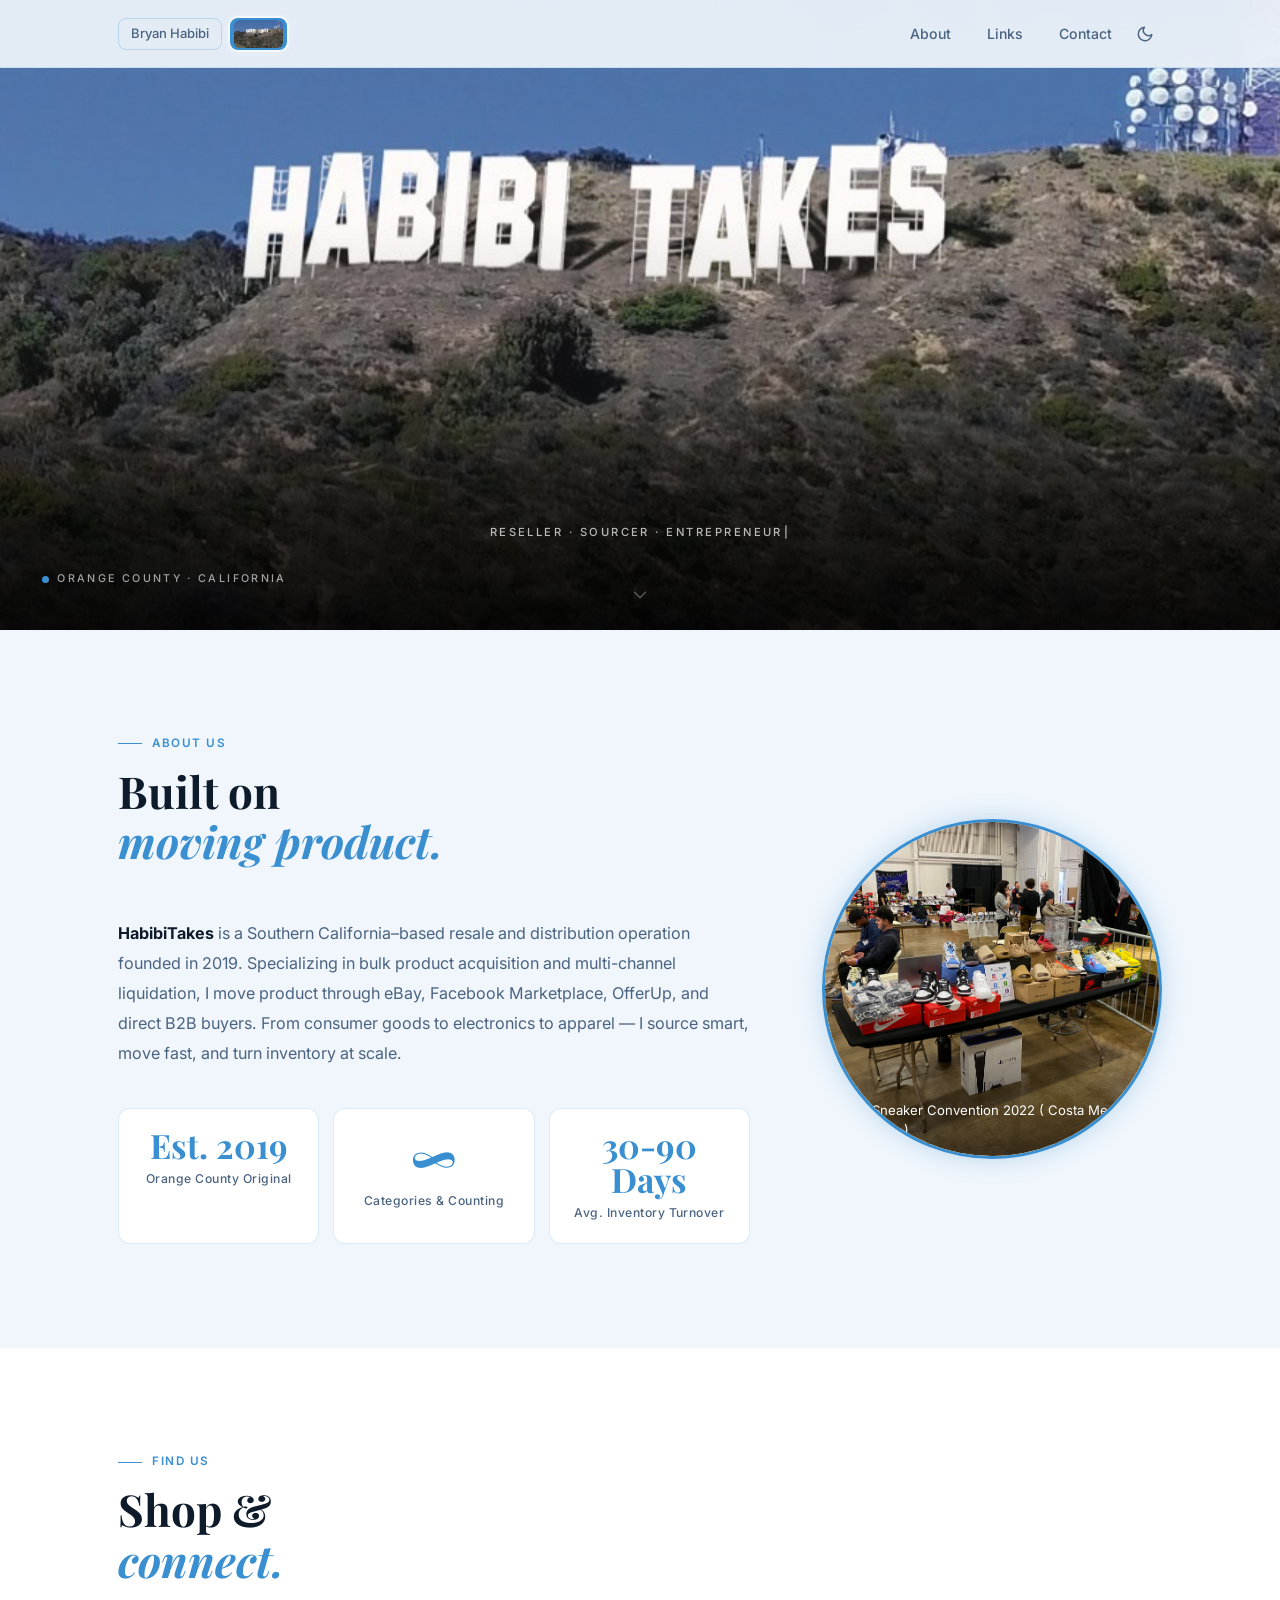
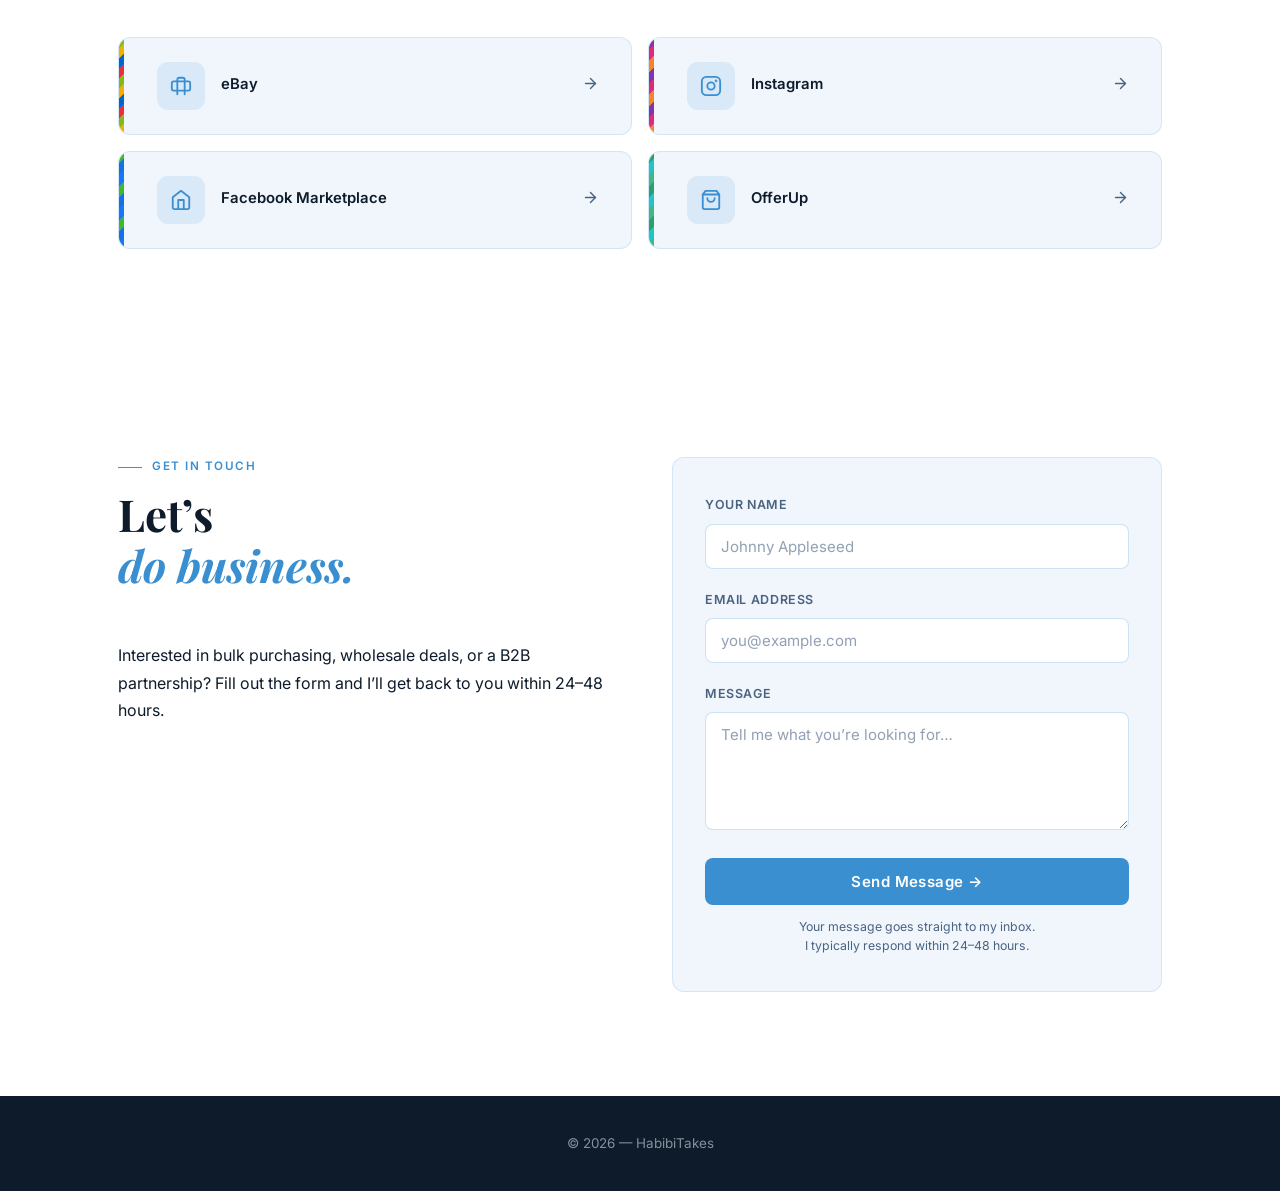
==== index.html @ a30e3fb4 "feat: honeypot bot protection — hidden field, timing check, Discord alert on block" ====
<!DOCTYPE html>
<html lang="en">
<head>
  <meta charset="UTF-8" />
  <meta name="viewport" content="width=device-width, initial-scale=1.0" />
  <title>HabibiTakes</title>
  <link rel="dns-prefetch" href="//fonts.googleapis.com" />
  <link rel="dns-prefetch" href="//fonts.gstatic.com" />
  <link rel="preconnect" href="https://fonts.googleapis.com" />
  <link rel="preconnect" href="https://fonts.gstatic.com" crossorigin />
  <link rel="preload" href="https://fonts.googleapis.com/css2?family=Playfair+Display:ital,wght@0,400;0,600;0,700;1,400&family=Inter:wght@300;400;500;600&display=swap" as="style" />
  <link href="https://fonts.googleapis.com/css2?family=Playfair+Display:ital,wght@0,400;0,600;0,700;1,400&family=Inter:wght@300;400;500;600&display=swap" rel="stylesheet" />
  <link rel="preload" href="assets/habibitakes-hero.jpg" as="image" fetchpriority="high" />
  <link rel="stylesheet" href="styles.css" />
  <link rel="icon" type="image/png" href="assets/HT_THUMB.png" />
  <link rel="apple-touch-icon" href="assets/HT_THUMB.png" />
  <meta name="description" content="HabibiTakes — Southern California resale and distribution. Bulk product acquisition and multi-channel liquidation across eBay, Facebook Marketplace, OfferUp, and B2B." />
  <meta property="og:title" content="HabibiTakes" />
  <meta property="og:description" content="Southern California resale and distribution. Bulk acquisition and multi-channel liquidation across eBay, Facebook Marketplace, OfferUp, and B2B." />
  <meta property="og:image" content="https://habibitakes.com/assets/HT_THUMB.png" />
  <meta property="og:url" content="https://habibitakes.com" />
  <meta property="og:type" content="website" />
  <meta name="twitter:card" content="summary_large_image" />
  <meta name="twitter:title" content="HabibiTakes" />
  <meta name="twitter:description" content="Southern California resale and distribution. Bulk acquisition and multi-channel liquidation." />
  <meta name="twitter:image" content="https://habibitakes.com/assets/HT_THUMB.png" />
  <link rel="canonical" href="https://habibitakes.com" />
  <script>
    window.SITE_ID    = 'ht';
    window.SITE_NAME  = 'HabibiTakes';
    window.SITE_EMOJI = '🎬';
    window.SITE_COLOR = 0x3a8fd1;
  </script>
  <script defer src="analytics.js"></script>
</head>
<body class="ht-page">

  <a href="#main-content" class="skip-link">Skip to main content</a>

  <!-- ============================================================
       NAVIGATION
       ============================================================ -->
  <nav id="navbar">
    <div class="nav-inner">
      <div class="nav-switcher">
        <a href="https://bryanhabibi.com" class="switcher-btn" aria-label="Go to Bryan Habibi site" data-track="nav-to-bryan">Bryan Habibi</a>
        <a href="https://habibitakes.com" class="switcher-btn switcher-ht active" aria-label="Go to HabibiTakes site">
          <img src="assets/habibitakes-button.jpg" alt="HabibiTakes logo" class="ht-btn-img" />
        </a>
      </div>

      <div class="nav-right">
        <ul class="nav-links" id="navLinks">
          <li><a href="#about">About</a></li>
          <li><a href="#links">Links</a></li>
          <li><a href="#contact">Contact</a></li>
        </ul>

        <!-- Hamburger (mobile only) -->
        <button type="button" class="nav-toggle" id="navToggle" aria-label="Toggle menu" aria-expanded="false" aria-controls="navLinks">
          <span></span><span></span><span></span>
        </button>

        <!-- Dark / light mode toggle — sun / moon icons -->
        <button type="button" class="theme-toggle" id="themeToggle" aria-label="Toggle dark mode">
          <svg class="icon-sun" viewBox="0 0 24 24" fill="none" stroke="currentColor" stroke-width="2" stroke-linecap="round" stroke-linejoin="round">
            <circle cx="12" cy="12" r="5"/>
            <line x1="12" y1="1" x2="12" y2="3"/>
            <line x1="12" y1="21" x2="12" y2="23"/>
            <line x1="4.22" y1="4.22" x2="5.64" y2="5.64"/>
            <line x1="18.36" y1="18.36" x2="19.78" y2="19.78"/>
            <line x1="1" y1="12" x2="3" y2="12"/>
            <line x1="21" y1="12" x2="23" y2="12"/>
            <line x1="4.22" y1="19.78" x2="5.64" y2="18.36"/>
            <line x1="18.36" y1="5.64" x2="19.78" y2="4.22"/>
          </svg>
          <svg class="icon-moon" viewBox="0 0 24 24" fill="none" stroke="currentColor" stroke-width="2" stroke-linecap="round" stroke-linejoin="round">
            <path d="M21 12.79A9 9 0 1111.21 3 7 7 0 0021 12.79z"/>
          </svg>
        </button>
      </div>
    </div>
  </nav>


  <!-- ============================================================
       HERO — photo background with Ken Burns + overlay
       Replace habibitakes-hero.jpg with your actual image file
       ============================================================ -->
  <span id="main-content" tabindex="-1" aria-hidden="true" style="position:absolute;height:0;overflow:hidden"></span>
  <section id="ht-hero">
    <div class="ht-hero-img" role="img" aria-label="HabibiTakes sign on a California hillside"></div>
    <div class="ht-hero-overlay"></div>

    <!-- Typewriter tagline — center of hero, filled by JS -->
    <p class="ht-hero-tagline" id="htHeroTagline" aria-label="Reseller · Sourcer · Entrepreneur"></p>

    <!-- Location badge — bottom left -->
    <div class="ht-hero-badge">
      <span class="ht-hero-loc-dot"></span>
      <span class="ht-hero-loc-text">Orange County &middot; California</span>
    </div>

    <!-- Scroll hint — bottom center -->
    <div class="ht-scroll-hint" aria-hidden="true">
      <svg viewBox="0 0 24 24" fill="none" stroke="currentColor" stroke-width="1.5" stroke-linecap="round" stroke-linejoin="round">
        <polyline points="6 9 12 15 18 9"/>
      </svg>
    </div>
  </section>


  <!-- ============================================================
       ABOUT
       ============================================================ -->
  <section id="about">
    <div class="container">
      <div class="about-grid">

        <!-- Left: bio + stats -->
        <div>
          <p class="section-label fade-in">About Us</p>
          <h2 class="section-title fade-in d1">Built on<br/><em>moving product.</em></h2>
          <p class="about-bio fade-in d2">
            <strong>HabibiTakes</strong> is a Southern California&ndash;based resale and
            distribution operation founded in 2019. Specializing in bulk product acquisition
            and multi-channel liquidation, I move product through
            eBay, Facebook Marketplace, OfferUp, and direct B2B buyers. From consumer goods to
            electronics to apparel &mdash; I source smart, move fast, and turn inventory at scale.
          </p>
          <div class="stats">
            <div class="stat-card fade-in d2">
              <div class="stat-num">Est. 2019</div>
              <div class="stat-lbl">Orange County Original</div>
            </div>
            <div class="stat-card fade-in d3">
              <div class="stat-num" id="stat-inf" style="font-size: 3.5rem; line-height: 1;">∞</div>
              <div class="stat-lbl">Categories &amp; Counting</div>
            </div>
            <div class="stat-card fade-in d4">
              <div class="stat-num">30-90 Days</div>
              <div class="stat-lbl">Avg. Inventory Turnover</div>
            </div>
          </div>
        </div>

        <!-- Right: circular slideshow (populated by JS from assets/ht-photo-N.png) -->
        <div class="photo-wrap fade-in">
          <div class="ht-circle-slideshow" id="htCircleSlideshow"
               role="button" tabindex="0" title="Click to expand"></div>
        </div>

      </div>
    </div>
  </section>


  <!-- ============================================================
       LINKS HUB — 4 platforms with brand hover glows
       ============================================================ -->
  <section id="links">
    <div class="container">
      <p class="section-label fade-in">Find Us</p>
      <h2 class="section-title fade-in d1">Shop &amp;<br/><em>connect.</em></h2>

      <div class="ht-links-grid">

        <!-- eBay -->
        <a href="https://www.ebay.com/usr/habibitakes2" target="_blank" rel="noopener noreferrer" class="link-card lc-ebay fade-in" aria-label="Visit HabibiTakes on eBay (opens in new tab)" data-track="link-ebay">
          <div class="lc-icon">
            <svg viewBox="0 0 24 24" fill="none" stroke="currentColor" stroke-width="2" stroke-linecap="round" stroke-linejoin="round">
              <path d="M20 7H4a2 2 0 00-2 2v6a2 2 0 002 2h16a2 2 0 002-2V9a2 2 0 00-2-2z"/>
              <path d="M16 21V5a2 2 0 00-2-2h-4a2 2 0 00-2 2v16"/>
            </svg>
          </div>
          <div class="lc-info">
            <div class="lc-name">eBay</div>
          </div>
          <div class="lc-arrow">
            <svg viewBox="0 0 24 24" fill="none" stroke="currentColor" stroke-width="2" stroke-linecap="round" stroke-linejoin="round">
              <line x1="5" y1="12" x2="19" y2="12"/><polyline points="12 5 19 12 12 19"/>
            </svg>
          </div>
        </a>

        <!-- Instagram -->
        <a href="https://www.instagram.com/habibitakes/" target="_blank" rel="noopener noreferrer" class="link-card lc-instagram fade-in d1" aria-label="Visit HabibiTakes on Instagram (opens in new tab)" data-track="link-instagram">
          <div class="lc-icon">
            <svg viewBox="0 0 24 24" fill="none" stroke="currentColor" stroke-width="2" stroke-linecap="round" stroke-linejoin="round">
              <rect x="2" y="2" width="20" height="20" rx="5" ry="5"/>
              <circle cx="12" cy="12" r="4"/>
              <circle cx="17.5" cy="6.5" r=".5" fill="currentColor"/>
            </svg>
          </div>
          <div class="lc-info">
            <div class="lc-name">Instagram</div>
          </div>
          <div class="lc-arrow">
            <svg viewBox="0 0 24 24" fill="none" stroke="currentColor" stroke-width="2" stroke-linecap="round" stroke-linejoin="round">
              <line x1="5" y1="12" x2="19" y2="12"/><polyline points="12 5 19 12 12 19"/>
            </svg>
          </div>
        </a>

        <!-- Facebook Marketplace -->
        <a href="https://www.facebook.com/marketplace/profile/100002579779773/" target="_blank" rel="noopener noreferrer" class="link-card lc-facebook fade-in d2" aria-label="Visit HabibiTakes on Facebook Marketplace (opens in new tab)" data-track="link-facebook">
          <div class="lc-icon">
            <svg viewBox="0 0 24 24" fill="none" stroke="currentColor" stroke-width="2" stroke-linecap="round" stroke-linejoin="round">
              <path d="M3 9l9-7 9 7v11a2 2 0 01-2 2H5a2 2 0 01-2-2z"/>
              <polyline points="9 22 9 12 15 12 15 22"/>
            </svg>
          </div>
          <div class="lc-info">
            <div class="lc-name">Facebook Marketplace</div>
          </div>
          <div class="lc-arrow">
            <svg viewBox="0 0 24 24" fill="none" stroke="currentColor" stroke-width="2" stroke-linecap="round" stroke-linejoin="round">
              <line x1="5" y1="12" x2="19" y2="12"/><polyline points="12 5 19 12 12 19"/>
            </svg>
          </div>
        </a>

        <!-- OfferUp -->
        <a href="https://offerup.com/p/35720471" target="_blank" rel="noopener noreferrer" class="link-card lc-offerup fade-in d3" aria-label="Visit HabibiTakes on OfferUp (opens in new tab)" data-track="link-offerup">
          <div class="lc-icon">
            <svg viewBox="0 0 24 24" fill="none" stroke="currentColor" stroke-width="2" stroke-linecap="round" stroke-linejoin="round">
              <path d="M6 2L3 6v14a2 2 0 002 2h14a2 2 0 002-2V6l-3-4z"/>
              <line x1="3" y1="6" x2="21" y2="6"/>
              <path d="M16 10a4 4 0 01-8 0"/>
            </svg>
          </div>
          <div class="lc-info">
            <div class="lc-name">OfferUp</div>
          </div>
          <div class="lc-arrow">
            <svg viewBox="0 0 24 24" fill="none" stroke="currentColor" stroke-width="2" stroke-linecap="round" stroke-linejoin="round">
              <line x1="5" y1="12" x2="19" y2="12"/><polyline points="12 5 19 12 12 19"/>
            </svg>
          </div>
        </a>

      </div>
    </div>
  </section>


  <!-- ============================================================
       CONTACT
       ============================================================ -->
  <section id="contact">
    <div class="container">
      <div class="contact-layout">

        <div>
          <p class="section-label fade-in">Get In Touch</p>
          <h2 class="section-title fade-in d1">Let&rsquo;s<br/><em>do business.</em></h2>
          <p class="fade-in d2">
            Interested in bulk purchasing, wholesale deals, or a B2B partnership?
            Fill out the form and I&rsquo;ll get back to you within 24&ndash;48 hours.
          </p>
        </div>

        <!-- Replace REPLACE_WITH_YOUR_ID with your Formspree form ID -->
        <div class="contact-form fade-in d2">
          <form id="contact-form-ht" novalidate>
            <div class="form-row">
              <label for="fname">Your Name</label>
              <input type="text" id="fname" name="name" placeholder="Johnny Appleseed" required />
            </div>
            <div class="form-row">
              <label for="femail">Email Address</label>
              <input type="email" id="femail" name="email" placeholder="you@example.com" required />
            </div>
            <div class="form-row">
              <label for="fmessage">Message</label>
              <textarea id="fmessage" name="message" placeholder="Tell me what you&rsquo;re looking for…" required></textarea>
            </div>
            <button type="submit" class="submit-btn" data-fs-submit-btn>Send Message &rarr;</button>
            <div id="form-error"></div>
            <p class="form-note">Your message goes straight to my inbox.<br/>I typically respond within 24&ndash;48 hours.</p>
            <!-- Honeypot — hidden from real users, bots auto-fill it -->
            <div style="position:absolute;left:-9999px;height:0;overflow:hidden;" aria-hidden="true">
              <label for="website">Leave this empty</label>
              <input type="text" id="website" name="website" tabindex="-1" autocomplete="off" />
            </div>
            <input type="hidden" name="_timestamp" value="" />
          </form>

          <div id="form-success" data-fs-success>
            <svg viewBox="0 0 24 24" fill="none" stroke="currentColor" stroke-width="2" stroke-linecap="round" stroke-linejoin="round">
              <path d="M22 11.08V12a10 10 0 11-5.93-9.14"/>
              <polyline points="22 4 12 14.01 9 11.01"/>
            </svg>
            <p>Thanks for reaching out!</p>
            <small>I&rsquo;ll get back to you soon.</small>
          </div>
        </div>

      </div>
    </div>
  </section>


  <!-- ============================================================
       FOOTER
       ============================================================ -->
  <footer>
    <p>&copy; <span id="yr">2026</span> &mdash; HabibiTakes</p>
  </footer>


  <!-- ============================================================
       JAVASCRIPT
       ============================================================ -->
  <script>
    /* ── Dark / Light mode — class toggled on <body> for ht-page ── */
    (function () {
      const saved       = localStorage.getItem('theme');
      const prefersDark = window.matchMedia('(prefers-color-scheme: dark)').matches;
      if (saved === 'dark' || (!saved && prefersDark)) document.body.classList.add('dark');
    })();

    const themeToggle = document.getElementById('themeToggle');
    themeToggle.addEventListener('click', () => {
      const isDark = document.body.classList.toggle('dark');
      localStorage.setItem('theme', isDark ? 'dark' : 'light');
      themeToggle.setAttribute('aria-label', isDark ? 'Switch to light mode' : 'Switch to dark mode');
    });
    window.matchMedia('(prefers-color-scheme: dark)').addEventListener('change', e => {
      if (!localStorage.getItem('theme')) document.body.classList.toggle('dark', e.matches);
    });

    /* ── Footer year ─────────────────────────────────────────────── */
    document.getElementById('yr').textContent = new Date().getFullYear();

    /* ── Nav: scroll glass + active-link highlighting ────────────── */
    const navbar     = document.getElementById('navbar');
    const sections   = document.querySelectorAll('section[id]');
    const navAnchors = document.querySelectorAll('.nav-links a');

    function onScroll() {
      navbar.classList.toggle('scrolled', window.scrollY > 60);
      let current = '';
      sections.forEach(sec => {
        if (window.scrollY >= sec.offsetTop - 130) current = sec.id;
      });
      navAnchors.forEach(a =>
        a.classList.toggle('active', a.getAttribute('href') === '#' + current)
      );
    }
    window.addEventListener('scroll', onScroll, { passive: true });
    onScroll();

    /* ── Mobile hamburger ────────────────────────────────────────── */
    const navToggle = document.getElementById('navToggle');
    const navLinks  = document.getElementById('navLinks');
    navToggle.addEventListener('click', () => {
      const isOpen = navToggle.classList.toggle('open');
      navLinks.classList.toggle('open', isOpen);
      navToggle.setAttribute('aria-expanded', String(isOpen));
    });
    navAnchors.forEach(a => a.addEventListener('click', () => {
      navToggle.classList.remove('open');
      navLinks.classList.remove('open');
      navToggle.setAttribute('aria-expanded', 'false');
    }));
    // Close on outside click
    document.addEventListener('click', e => {
      if (!navbar.contains(e.target) && navLinks.classList.contains('open')) {
        navToggle.classList.remove('open');
        navLinks.classList.remove('open');
        navToggle.setAttribute('aria-expanded', 'false');
      }
    });

    /* ── Intersection Observer: fade-in on scroll ────────────────── */
    const io = new IntersectionObserver(
      entries => entries.forEach(e => {
        if (e.isIntersecting) { e.target.classList.add('visible'); io.unobserve(e.target); }
      }),
      { threshold: 0, rootMargin: '0px' }
    );
    const fadeEls = document.querySelectorAll('.fade-in');
    fadeEls.forEach(el => io.observe(el));
    setTimeout(() => fadeEls.forEach(el => el.classList.add('visible')), 1500);

    /* ── Circular slideshow with lightbox ────────────────────────── */
    (function () {
      const container = document.getElementById('htCircleSlideshow');
      if (!container) return;

      const slots   = new Array(10).fill(null);
      let   pending = 10;

      function tryBuild() {
        if (--pending > 0) return;
        // ── Captions — edit the text below to update each photo's caption ──
        // Index 0 = ht-photo-1, index 1 = ht-photo-2, etc.
        const slideshowCaptions = [
          "First Sneaker Convention 2022 ( Costa Mesa , California )",   // ht-photo-1
          "$400 tool bundle error for $100 x 64 units",                  // ht-photo-2
          "GotSole 2023 ( Los Angeles, California )",                    // ht-photo-3
          "Freebie Garage Sale 2023",                                    // ht-photo-4
          "Yeezy Slides 2023",                                           // ht-photo-5
          "Freebie Swap Meet 2023",                                      // ht-photo-6
          "Dog Food Haul 2023",                                          // ht-photo-7
          "Pokemon Center Celebrations ETB Haul 2021",                   // ht-photo-8
          "PlayStation 4 Haul 2022",                                     // ht-photo-9
          "PlayStation 5 Haul 2021",                                     // ht-photo-10
          "Pokemon Prismatic Evolutions SPC Haul 2025",                  // ht-photo-11
          "LABUBU Haul 2025",                                            // ht-photo-12
          "Dog Food Haul",                                               // ht-photo-13
        ];

        /* Build slide elements — preserve original slot index for captions */
        const loaded = slots.map((src, i) => src ? { src, idx: i } : null).filter(Boolean);
        if (!loaded.length) return;

        loaded.forEach(({ src, idx }, i) => {
          const slide = document.createElement('div');
          slide.className = 'ht-cs-slide' + (i === 0 ? ' active' : '');
          const img = document.createElement('img');
          img.src = src;
          img.alt = 'HabibiTakes product photo ' + (idx + 1);
          slide.appendChild(img);
          const capText = slideshowCaptions[idx] || '';
          if (capText) {
            const cap = document.createElement('div');
            cap.className = 'ht-cs-caption';
            const capInner = document.createElement('p');
            capInner.className = 'ht-cs-caption-text';
            capInner.textContent = capText;
            cap.appendChild(capInner);
            slide.appendChild(cap);
          }
          container.appendChild(slide);
        });

        /* State */
        const slides = container.querySelectorAll('.ht-cs-slide');
        let cur = 0;
        let lbOpen = false;
        let advanceTimer = null;

        /* Advance by dir (+1 forward, -1 back) */
        function advanceSlide(dir) {
          slides[cur].classList.remove('active');
          cur = (cur + dir + slides.length) % slides.length;
          slides[cur].classList.add('active');
          if (lbOpen) syncLightbox();
        }

        /* Reset the 4-second auto-advance timer */
        function scheduleAdvance() {
          clearTimeout(advanceTimer);
          if (slides.length > 1) {
            advanceTimer = setTimeout(() => { advanceSlide(1); scheduleAdvance(); }, 4000);
          }
        }

        /* Lightbox */
        const lb = document.createElement('div');
        lb.className = 'ht-lightbox';
        lb.innerHTML =
          '<button class="ht-lightbox-close" aria-label="Close">&times;<\/button>' +
          '<button class="ht-lb-arrow ht-lb-prev" aria-label="Previous photo">&#8249;<\/button>' +
          '<div class="ht-lb-content"><img alt="HabibiTakes"><p class="ht-lb-caption"><\/p><\/div>' +
          '<button class="ht-lb-arrow ht-lb-next" aria-label="Next photo">&#8250;<\/button>';
        document.body.appendChild(lb);

        const lbImg     = lb.querySelector('.ht-lb-content img');
        const lbCaption = lb.querySelector('.ht-lb-caption');
        const lbClose   = lb.querySelector('.ht-lightbox-close');
        const lbPrev    = lb.querySelector('.ht-lb-prev');
        const lbNext    = lb.querySelector('.ht-lb-next');

        function syncLightbox() {
          const activeImg = slides[cur].querySelector('img');
          const activeCap = slides[cur].querySelector('.ht-cs-caption-text');
          if (activeImg) lbImg.src = activeImg.src;
          lbCaption.textContent = activeCap ? activeCap.textContent : '';
        }

        const openLb = () => { lbOpen = true; syncLightbox(); lb.classList.add('open'); };
        const closeLb = () => { lb.classList.remove('open'); lbOpen = false; };

        container.addEventListener('click', openLb);
        container.addEventListener('keydown', e => { if (e.key === 'Enter' || e.key === ' ') openLb(); });
        lb.addEventListener('click', closeLb);
        lb.querySelector('.ht-lb-content').addEventListener('click', e => e.stopPropagation());
        lbClose.addEventListener('click', e => { e.stopPropagation(); closeLb(); });
        lbPrev.addEventListener('click', e => { e.stopPropagation(); advanceSlide(-1); scheduleAdvance(); });
        lbNext.addEventListener('click', e => { e.stopPropagation(); advanceSlide(1);  scheduleAdvance(); });
        document.addEventListener('keydown', e => {
          if (!lbOpen) return;
          if (e.key === 'Escape')      closeLb();
          else if (e.key === 'ArrowLeft')  { advanceSlide(-1); scheduleAdvance(); }
          else if (e.key === 'ArrowRight') { advanceSlide(1);  scheduleAdvance(); }
        });

        /* Start auto-advance */
        if (slides.length > 1) scheduleAdvance();
      }

      /* Preload images 1–20. Try .jpeg → .jpg → .JPG per slot; first hit wins. */
      const MAX   = 20;
      const EXTS  = ['.jpeg', '.jpg', '.JPG'];
      pending = MAX;

      function loadSlot(idx) {
        const exts = [...EXTS];
        function tryNext() {
          if (!exts.length) { tryBuild(); return; }
          const ext = exts.shift();
          const img = new Image();
          img.onload  = () => { slots[idx] = img.src; tryBuild(); };
          img.onerror = tryNext;
          img.src = 'assets/ht-photo-' + (idx + 1) + ext;
        }
        tryNext();
      }
      slots.length = MAX;
      slots.fill(null);
      for (let i = 0; i < MAX; i++) loadSlot(i);
    })();

    /* ── Scroll progress bar ─────────────────────────────────────── */
    (function () {
      const bar = document.createElement('div');
      bar.id = 'scroll-progress';
      document.body.prepend(bar);
      window.addEventListener('scroll', () => {
        const h = document.documentElement;
        const pct = (window.scrollY / (h.scrollHeight - h.clientHeight)) * 100;
        bar.style.width = Math.min(pct, 100) + '%';
      }, { passive: true });
    })();

    /* ── Animated stat counter ──────────────────────────────────── */
    (function () {
      if (window.matchMedia('(prefers-reduced-motion: reduce)').matches) return;
      document.querySelectorAll('.stat-num').forEach(el => {
        const raw = el.textContent.trim();
        const num = Number(raw);
        if (!Number.isFinite(num) || raw !== String(num)) return;
        el.textContent = '0';
        const counterIo = new IntersectionObserver(entries => {
          if (!entries[0].isIntersecting) return;
          counterIo.disconnect();
          const start = performance.now();
          const dur = 1500;
          (function tick(now) {
            const p = Math.min((now - start) / dur, 1);
            const eased = 1 - Math.pow(1 - p, 3);
            el.textContent = Math.round(eased * num);
            if (p < 1) requestAnimationFrame(tick);
          })(start);
        }, { threshold: 0.5 });
        counterIo.observe(el.closest('.stat-card') || el);
      });
    })();


    /* ── Cursor trail (pointer: fine devices only) ────────────── */
    (function () {
      if (!window.matchMedia('(pointer: fine)').matches) return;
      if (window.matchMedia('(prefers-reduced-motion: reduce)').matches) return;
      const DOTS = 8;
      const trail = Array.from({ length: DOTS }, () => {
        const d = document.createElement('div');
        d.className = 'cursor-trail-dot';
        document.body.appendChild(d);
        return { el: d, x: -100, y: -100 };
      });
      let mx = -100, my = -100;
      document.addEventListener('mousemove', e => { mx = e.clientX; my = e.clientY; });
      (function tick() {
        trail.forEach((dot, i) => {
          const prev = i === 0 ? { x: mx, y: my } : trail[i - 1];
          dot.x += (prev.x - dot.x) * 0.35;
          dot.y += (prev.y - dot.y) * 0.35;
          dot.el.style.transform = `translate(${dot.x}px,${dot.y}px)`;
          dot.el.style.opacity = ((DOTS - i) / DOTS) * 0.6;
        });
        requestAnimationFrame(tick);
      })();
    })();

    /* ── Typewriter effect ───────────────────────────────────────── */
    (function () {
      const reduced = window.matchMedia('(prefers-reduced-motion: reduce)').matches;
      function typewrite(el, text, delay) {
        if (reduced) { el.textContent = text; return; }
        el.textContent = '';
        el.classList.add('tw-typing');
        let i = 0;
        setTimeout(() => {
          const iv = setInterval(() => {
            el.textContent += text[i++];
            if (i >= text.length) {
              clearInterval(iv);
              setTimeout(() => el.classList.remove('tw-typing'), 1000);
            }
          }, 45);
        }, delay);
      }
      const tag = document.getElementById('htHeroTagline');
      if (tag) typewrite(tag, 'Reseller · Sourcer · Entrepreneur', 1200);
    })();

    /* ── Page transition ─────────────────────────────────────────── */
    document.querySelectorAll('.switcher-btn').forEach(btn => {
      btn.addEventListener('click', e => {
        const href = btn.getAttribute('href');
        if (!href || href === '#' || btn.classList.contains('active')) return;
        e.preventDefault();
        document.body.style.transition = 'opacity 0.3s ease, transform 0.3s ease';
        document.body.style.opacity = '0';
        document.body.style.transform = 'translateY(-10px)';
        setTimeout(() => { window.location.href = href; }, 300);
      });
    });

    /* ── Honeypot timestamp ─────────────────────────────────────────── */
    (function () {
      const formEl  = document.getElementById('contact-form-ht');
      const tsField = formEl.querySelector('[name="_timestamp"]');
      formEl.addEventListener('focusin', function () {
        if (!tsField.value) tsField.value = Date.now();
      }, { once: true });
    })();

    /* ── Contact form: Formspree async submission ─────────────────── */
    const form    = document.getElementById('contact-form-ht');
    const success = document.getElementById('form-success');
    const errEl   = document.getElementById('form-error');

    form.addEventListener('submit', async e => {
      e.preventDefault();
      const name    = form.name.value.trim();
      const email   = form.email.value.trim();
      const message = form.message.value.trim();
      if (!name || !email || !message) return;

      const btn = form.querySelector('[data-fs-submit-btn]');
      btn.textContent     = 'Sending...';
      btn.disabled        = true;
      errEl.style.display = 'none';

      try {
        const res = await fetch('https://formspree.io/f/mvzyvnvv', {
          method:  'POST',
          headers: { 'Accept': 'application/json' },
          body:    new FormData(form)
        });

        if (res.ok) {
          form.style.display    = 'none';
          success.style.display = 'block';
        } else {
          const data = await res.json();
          const msg  = data.errors?.map(err => err.message).join(' ')
                       || 'Something went wrong. Please try again.';
          throw new Error(msg);
        }
      } catch (err) {
        const isNetwork = err instanceof TypeError;
        errEl.textContent   = isNetwork
          ? 'Unable to send — please email contact@habibitakes.com directly.'
          : (err.message || 'Something went wrong. Please try again.');
        errEl.style.display = 'block';
        btn.textContent     = 'Send Message →';
        btn.disabled        = false;
      }
    });
  </script>

</body>
</html>
---- styles.css ----
/* ==============================================
   CSS VARIABLES
   ============================================== */
:root {
  --bg:           #fdf6ee;
  --text:         #2c1f14;
  --accent:       #b07d4e;
  --accent-light: #e8d5c0;
  --text-muted:   #7a6150;
  --card-bg:      #f7ede0;
  --nav-h:        68px;
  --serif:        'Playfair Display', Georgia, serif;
  --sans:         'Inter', system-ui, sans-serif;
  --radius:       12px;
  --shadow:       0 4px 20px rgba(44,31,20,.08);
  --shadow-lg:    0 8px 32px rgba(44,31,20,.15);
  --ht-brand-accent: #c9a96e;
  --ht-brand-glow:   rgba(201,169,110,0.35);
}

/* ==============================================
   DARK MODE VARIABLES
   ============================================== */
:root.dark {
  --bg:           #1a1410;
  --text:         #f0ebe3;
  --accent:       #b07d4e;
  --accent-light: #3d2e1e;
  --text-muted:   #9c9488;
  --card-bg:      #242018;
  --ht-brand-glow: rgba(201,169,110,0.2);
}

/* ==============================================
   RESET & BASE
   ============================================== */
*, *::before, *::after { box-sizing: border-box; margin: 0; padding: 0; }
html { scroll-behavior: smooth; }
body {
  font-family: var(--sans);
  background: var(--bg);
  color: var(--text);
  line-height: 1.7;
  overflow-x: hidden;
  animation: pageIn .35s ease both;
  transition: background-color .3s ease, color .3s ease;
}
img    { max-width: 100%; display: block; }
a      { color: inherit; text-decoration: none; }
button { cursor: pointer; border: none; background: none; font-family: inherit; }

@keyframes pageIn {
  from { opacity: 0; transform: translateY(12px); }
  to   { opacity: 1; transform: translateY(0); }
}

/* ==============================================
   HABIBITAKES PAGE PALETTE — sky blue, fully independent
   Light: body.ht-page  |  Dark: body.ht-page.dark
   Dark class is toggled on <body> for ht-page (not <html>).
   ============================================== */

/* ── Light mode ──────────────────────────────── */
body.ht-page {
  --ht-bg:           #f0f6fc;
  --ht-surface:      #ffffff;
  --ht-text:         #0d1b2a;
  --ht-text-muted:   #4a6380;
  --ht-accent:       #3a8fd1;
  --ht-accent-hover: #2a7abf;
  --ht-accent-green: #4caf7d;
  --ht-border:       rgba(58,143,209,0.15);
  --ht-nav-bg:       rgba(240,246,252,0.92);
  --ht-glow:         rgba(58,143,209,0.3);

  --bg:           #f0f6fc;
  --text:         #0d1b2a;
  --text-muted:   #4a6380;
  --accent:       #3a8fd1;
  --accent-light: rgba(58,143,209,0.12);
  --card-bg:      #ffffff;
  --shadow:       0 4px 20px rgba(13,27,42,0.08);
  --shadow-lg:    0 8px 32px rgba(13,27,42,0.16);

  background-color: #f0f6fc !important;
  color: #0d1b2a !important;
  animation: htFadeIn 0.35s ease;
}
@keyframes htFadeIn {
  from { opacity: 0; transform: translateY(10px); }
  to   { opacity: 1; transform: translateY(0); }
}

/* ── Dark mode ───────────────────────────────── */
body.ht-page.dark {
  --ht-bg:           #050d14;
  --ht-surface:      #0d1b2a;
  --ht-text:         #e8f1f8;
  --ht-text-muted:   #6a8fa8;
  --ht-accent:       #3a8fd1;
  --ht-accent-hover: #5aaee8;
  --ht-accent-green: #4caf7d;
  --ht-border:       rgba(58,143,209,0.12);
  --ht-nav-bg:       rgba(5,13,20,0.92);
  --ht-glow:         rgba(58,143,209,0.2);

  --bg:           #050d14;
  --text:         #e8f1f8;
  --text-muted:   #6a8fa8;
  --accent:       #3a8fd1;
  --accent-light: rgba(58,143,209,0.1);
  --card-bg:      #0d1b2a;

  background-color: #050d14 !important;
  color: #e8f1f8 !important;
}

/* ── Section backgrounds ─────────────────────── */
body.ht-page #about,
body.ht-page #resume         { background-color: #f0f6fc !important; }
body.ht-page #links,
body.ht-page #contact        { background-color: #ffffff !important; }
body.ht-page.dark #about,
body.ht-page.dark #resume    { background-color: #050d14 !important; }
body.ht-page.dark #links,
body.ht-page.dark #contact   { background-color: #0d1b2a !important; }

/* ── Card surfaces ───────────────────────────── */
body.ht-page .stat-card,
body.ht-page .tl-card,
body.ht-page .edu-card       { background-color: #ffffff !important; border-color: rgba(58,143,209,0.18) !important; }
body.ht-page .link-card      { background-color: #f0f6fc !important; }
body.ht-page .contact-form   { background-color: #f0f6fc !important; border-color: rgba(58,143,209,0.15) !important; }
body.ht-page.dark .stat-card,
body.ht-page.dark .tl-card,
body.ht-page.dark .edu-card  { background-color: #0d1b2a !important; border-color: rgba(58,143,209,0.15) !important; }
body.ht-page.dark .link-card    { background-color: #050d14 !important; border-color: rgba(58,143,209,0.12) !important; }
body.ht-page.dark .contact-form { background-color: #050d14 !important; border-color: rgba(58,143,209,0.12) !important; }

/* ── Form inputs ─────────────────────────────── */
body.ht-page .form-row input,
body.ht-page .form-row textarea      { background-color: #ffffff !important; border-color: rgba(58,143,209,0.25) !important; color: #0d1b2a !important; }
body.ht-page.dark .form-row input,
body.ht-page.dark .form-row textarea { background-color: #0d1b2a !important; border-color: rgba(58,143,209,0.2) !important; color: #e8f1f8 !important; }

/* ── Submit button ───────────────────────────── */
body.ht-page .submit-btn       { background: #3a8fd1 !important; }
body.ht-page .submit-btn:hover { background: #2a7abf !important; box-shadow: 0 6px 22px rgba(58,143,209,0.35) !important; }

/* ── Nav bar — always show background, single unified bar ── */
body.ht-page #navbar {
  background: rgba(240,246,252,0.92) !important;
  backdrop-filter: blur(12px);
  -webkit-backdrop-filter: blur(12px);
  border-bottom: 1px solid rgba(58,143,209,0.15) !important;
  box-shadow: none !important;
}
body.ht-page.dark #navbar {
  background: rgba(5,13,20,0.92) !important;
  border-bottom: 1px solid rgba(58,143,209,0.12) !important;
}
body.ht-page #navbar.scrolled      { background: rgba(240,246,252,0.97) !important; }
body.ht-page.dark #navbar.scrolled { background: rgba(5,13,20,0.97) !important; }

/* Nav links — transparent on desktop; no separate box */
body.ht-page .nav-links { background: transparent !important; box-shadow: none !important; }
body.ht-page .nav-links a        { color: #4a6380 !important; }
body.ht-page .nav-links a:hover,
body.ht-page .nav-links a.active { color: #3a8fd1 !important; }
body.ht-page .nav-links a::after { background: #3a8fd1 !important; }
body.ht-page.dark .nav-links a        { color: #6a8fa8 !important; }
body.ht-page.dark .nav-links a:hover,
body.ht-page.dark .nav-links a.active { color: #5aaee8 !important; }

/* Nav toggle (hamburger) */
body.ht-page .nav-toggle span      { background: #0d1b2a !important; }
body.ht-page.dark .nav-toggle span { background: #e8f1f8 !important; }

/* ── Theme toggle (sun/moon on ht-page) ──────── */
body.ht-page .theme-toggle       { color: #4a6380 !important; }
body.ht-page .theme-toggle:hover { color: #3a8fd1 !important; }
body.ht-page.dark .theme-toggle       { color: #6a8fa8 !important; }
body.ht-page.dark .theme-toggle:hover { color: #5aaee8 !important; }

/* ── Bryan Habibi switcher button ────────────── */
body.ht-page .switcher-btn:not(.switcher-ht) {
  border: 1px solid rgba(58,143,209,0.25) !important;
  border-radius: 8px !important;
  color: #4a6380 !important;
  background: transparent !important;
  font-weight: 500 !important;
}
body.ht-page .switcher-btn:not(.switcher-ht):hover {
  border-color: #3a8fd1 !important;
  color: #3a8fd1 !important;
}
body.ht-page.dark .switcher-btn:not(.switcher-ht)       { border-color: rgba(58,143,209,0.2) !important; color: #6a8fa8 !important; }
body.ht-page.dark .switcher-btn:not(.switcher-ht):hover { border-color: #5aaee8 !important; color: #5aaee8 !important; }

/* ── HabibiTakes image button glow (active on this page) ── */
body.ht-page .switcher-ht.active {
  box-shadow: 0 0 0 2px rgba(255,255,255,0.6), 0 0 16px 4px rgba(255,255,255,0.25) !important;
}

/* ── Footer ──────────────────────────────────── */
body.ht-page footer      { background: #0d1b2a !important; color: rgba(232,241,248,0.55) !important; }
body.ht-page.dark footer { background: #020810 !important; color: rgba(232,241,248,0.4) !important; }

/* ── Link cards — platform brand hover glows ─── */
body.ht-page .link-card {
  position: relative; overflow: hidden;
  border-color: rgba(58,143,209,0.15) !important;
  padding: 1.5rem 2rem 1.5rem 2.4rem !important;
  min-height: 90px; transition: all .25s ease;
}
body.ht-page .link-card > * { position: relative; z-index: 1; }
body.ht-page.dark .link-card { border-color: rgba(58,143,209,0.12) !important; }
body.ht-page .link-card:hover { transform: translateY(-3px); box-shadow: none !important; }
/* inset ring — safe with overflow:hidden */
body.ht-page .link-card.lc-ebay:hover      { border-color: #e53238 !important; box-shadow: inset 0 0 0 1px #e53238 !important; }
body.ht-page .link-card.lc-instagram:hover { border-color: #c13584 !important; box-shadow: inset 0 0 0 1px #c13584 !important; }
body.ht-page .link-card.lc-facebook:hover  { border-color: #1877f2 !important; box-shadow: inset 0 0 0 1px #1877f2 !important; }
body.ht-page .link-card.lc-offerup:hover   { border-color: #40b785 !important; box-shadow: inset 0 0 0 1px #40b785 !important; }

/* ── Candy cane accent bars ─── */
body.ht-page .link-card::before {
  content: ''; position: absolute;
  left: 0; top: 0; bottom: 0; width: 5px; z-index: 0;
}
/* eBay: red · blue · yellow · green */
body.ht-page .link-card.lc-ebay::before {
  background: repeating-linear-gradient(-45deg,
    #e53238 0px, #e53238 7px, #0064d2 7px, #0064d2 14px,
    #f5af02 14px, #f5af02 21px, #86b817 21px, #86b817 28px);
  background-size: 40px 40px;
  animation: ccSlide40 2s linear infinite;
}
/* Instagram: orange · pink · purple */
body.ht-page .link-card.lc-instagram::before {
  background: repeating-linear-gradient(-45deg,
    #f58529 0px, #f58529 8px, #dd2a7b 8px, #dd2a7b 16px,
    #8134af 16px, #8134af 24px);
  background-size: 34px 34px;
  animation: ccSlide34 2s linear infinite;
}
/* Facebook: blue · mid-blue · green */
body.ht-page .link-card.lc-facebook::before {
  background: repeating-linear-gradient(-45deg,
    #1877f2 0px, #1877f2 8px, #166fe5 8px, #166fe5 16px,
    #42b72a 16px, #42b72a 24px);
  background-size: 34px 34px;
  animation: ccSlide34 2s linear infinite;
}
/* OfferUp: mint · teal · forest */
body.ht-page .link-card.lc-offerup::before {
  background: repeating-linear-gradient(-45deg,
    #40b785 0px, #40b785 8px, #23c4c4 8px, #23c4c4 16px,
    #2d9e70 16px, #2d9e70 24px);
  background-size: 34px 34px;
  animation: ccSlide34 2s linear infinite;
}
@keyframes ccSlide34 { to { background-position: 34px 34px; } }
@keyframes ccSlide40 { to { background-position: 40px 40px; } }

/* ==============================================
   SCROLL FADE-IN
   ============================================== */
.fade-in {
  opacity: 0;
  transform: translateY(28px);
  transition: opacity .65s ease, transform .65s ease;
}
.fade-in.d1 { transition-delay: .1s; }
.fade-in.d2 { transition-delay: .2s; }
.fade-in.d3 { transition-delay: .3s; }
.fade-in.d4 { transition-delay: .4s; }
.fade-in.visible { opacity: 1; transform: translateY(0); }

/* ==============================================
   LAYOUT UTILITIES
   ============================================== */
section { padding: 104px 0; }
.container { max-width: 1100px; margin: 0 auto; padding: 0 28px; }

.section-label {
  display: flex;
  align-items: center;
  gap: 10px;
  font-size: .73rem;
  font-weight: 600;
  letter-spacing: .13em;
  text-transform: uppercase;
  color: var(--accent);
  margin-bottom: 12px;
}
.section-label::before { content: ''; width: 24px; height: 1px; background: var(--accent); flex-shrink: 0; }
.section-title {
  font-family: var(--serif);
  font-size: clamp(2rem, 4vw, 2.75rem);
  font-weight: 700;
  line-height: 1.15;
  margin-bottom: 52px;
}
.section-title em { font-style: italic; color: var(--accent); }

/* ==============================================
   NAVIGATION
   ============================================== */
#navbar {
  position: fixed;
  inset: 0 0 auto 0;
  height: var(--nav-h);
  z-index: 1000;
  transition: background .3s, backdrop-filter .3s, box-shadow .3s;
}
#navbar.scrolled {
  background: rgba(253,246,238,.87);
  backdrop-filter: blur(14px);
  -webkit-backdrop-filter: blur(14px);
  box-shadow: 0 1px 24px rgba(44,31,20,.09);
}
.nav-inner {
  max-width: 1100px;
  margin: 0 auto;
  padding: 0 28px;
  height: 100%;
  display: flex;
  align-items: center;
  justify-content: space-between;
}
.nav-logo { font-family: var(--serif); font-size: 1.25rem; font-weight: 700; transition: color .2s; }
.nav-logo:hover { color: var(--accent); }

/* Switcher pills */
.nav-switcher { display: flex; gap: 8px; align-items: center; }
.switcher-btn {
  font-family: var(--sans);
  font-size: 13px;
  font-weight: 600;
  height: 32px;
  padding: 0 12px;
  border-radius: 50px;
  border: 1.5px solid rgba(176,125,78,.35);
  color: var(--text-muted);
  cursor: pointer;
  text-decoration: none;
  display: inline-flex;
  align-items: center;
  white-space: nowrap;
  transition: background .2s ease, color .2s ease, border-color .2s ease;
  line-height: 1;
}
.switcher-btn.active { background: var(--accent); color: #fff; border-color: var(--accent); }
.switcher-btn:not(.active):hover { border-color: var(--accent); color: var(--accent); }

/* HabibiTakes image button */
.switcher-ht {
  padding: 2px;
  overflow: hidden;
  height: 32px;
  width: auto;
  border-radius: 8px;
  border: 2px solid transparent;
  background: none;
  line-height: 0;
  flex-shrink: 0;
  display: inline-flex;
  align-items: center;
}
.ht-btn-img {
  height: 28px;
  width: auto;
  display: block;
  object-fit: cover;
  object-position: 25% center;
  border-radius: 6px;
  transition: transform .2s ease;
}
.switcher-ht:hover .ht-btn-img { transform: scale(1.05); }
.switcher-ht.active {
  box-shadow: 0 0 0 2px var(--ht-brand-accent), 0 0 12px 2px var(--ht-brand-glow);
}
@keyframes htGlowPulse {
  0%, 100% { box-shadow: 0 0 0 0 transparent; }
  50%       { box-shadow: 0 0 0 1.5px var(--ht-brand-accent), 0 0 10px 2px var(--ht-brand-glow); }
}
.switcher-ht:not(.active):hover { animation: htGlowPulse 1.2s ease infinite; }

/* Desktop nav links */
.nav-right { display: flex; align-items: center; gap: 16px; }
.nav-links { display: flex; list-style: none; gap: 36px; }
.nav-links a { font-size: .88rem; font-weight: 500; position: relative; padding-bottom: 3px; }
.nav-links a::after {
  content: '';
  position: absolute;
  bottom: 0; left: 0;
  width: 0; height: 2px;
  background: var(--accent);
  border-radius: 2px;
  transition: width .3s cubic-bezier(.4,0,.2,1);
}
.nav-links a:hover::after,
.nav-links a.active::after { width: 100%; }

/* Hamburger */
.nav-toggle { display: none; flex-direction: column; gap: 5px; padding: 6px 4px; }
.nav-toggle span { display: block; width: 24px; height: 2px; background: var(--text); border-radius: 2px; transition: all .3s ease; }
.nav-toggle.open span:nth-child(1) { transform: translateY(7px) rotate(45deg); }
.nav-toggle.open span:nth-child(2) { opacity: 0; }
.nav-toggle.open span:nth-child(3) { transform: translateY(-7px) rotate(-45deg); }

/* ==============================================
   THEME TOGGLE — sun / moon icons (both pages)
   ============================================== */
.theme-toggle {
  flex-shrink: 0;
  width: 34px; height: 34px;
  border-radius: 50%;
  display: flex;
  align-items: center;
  justify-content: center;
  position: relative;
  cursor: pointer;
  background: none;
  border: none;
  padding: 0;
  color: var(--text-muted);
  transition: color .2s ease;
}
.theme-toggle:hover { color: var(--accent); }
.theme-toggle svg {
  width: 18px; height: 18px;
  position: absolute;
  transition: opacity .25s ease, transform .25s ease;
}
.icon-sun  { opacity: 0; transform: rotate(90deg) scale(.8); }
.icon-moon { opacity: 1; transform: rotate(0deg) scale(1); }
.dark .icon-sun  { opacity: 1; transform: rotate(0deg) scale(1); }
.dark .icon-moon { opacity: 0; transform: rotate(-90deg) scale(.8); }

/* ==============================================
   HERO (index.html)
   ============================================== */
#hero {
  min-height: 100vh;
  display: flex;
  align-items: center;
  justify-content: center;
  position: relative;
  overflow: hidden;
  padding: 0;
}
#hero-bg {
  position: absolute;
  inset: -30%;
  background:
    radial-gradient(ellipse 80% 60% at 18% 60%, rgba(176,125,78,.18) 0%, transparent 58%),
    radial-gradient(ellipse 55% 50% at 82% 28%, rgba(176,125,78,.12) 0%, transparent 52%),
    radial-gradient(ellipse 45% 45% at 55% 78%, rgba(232,213,192,.35) 0%, transparent 50%);
  will-change: transform;
}
.hero-content { position: relative; z-index: 1; text-align: center; padding: 0 28px; max-width: 820px; }
.hero-eyebrow {
  font-size: .75rem; font-weight: 600; letter-spacing: .15em; text-transform: uppercase;
  color: var(--accent); margin-bottom: 20px; opacity: 0; animation: heroUp .8s ease .15s forwards;
}
.hero-name {
  font-family: var(--serif); font-size: clamp(3.6rem, 11vw, 7.5rem); font-weight: 700;
  line-height: 1.02; margin-bottom: 22px; opacity: 0; animation: heroUp .9s ease .35s forwards;
}
.hero-tagline {
  font-size: clamp(1rem, 2.4vw, 1.25rem); font-weight: 300; color: var(--text-muted);
  margin-bottom: 0; opacity: 0; animation: heroUp .9s ease .55s forwards;
}
.hero-btns { display: flex; gap: 14px; justify-content: center; flex-wrap: wrap; opacity: 0; animation: heroUp .9s ease .75s forwards; }
.hero-btn {
  display: inline-flex; align-items: center; gap: 9px; padding: 13px 22px; border-radius: 50px;
  font-size: .86rem; font-weight: 500;
  transition: transform .25s ease, box-shadow .25s ease, background .2s, border-color .2s, color .2s;
  border: 1.5px solid transparent;
}
.hero-btn svg { width: 17px; height: 17px; flex-shrink: 0; }
.hero-btn.primary { background: var(--accent); color: #fff; border-color: var(--accent); }
.hero-btn.primary:hover { background: #9a6d3e; transform: translateY(-2px); box-shadow: 0 6px 22px rgba(176,125,78,.38); }
.hero-btn.outline { border-color: rgba(44,31,20,.2); color: var(--text); }
.hero-btn.outline:hover { border-color: var(--accent); color: var(--accent); transform: translateY(-2px); }

.scroll-hint {
  position: absolute; bottom: 38px; left: 50%; transform: translateX(-50%);
  display: flex; flex-direction: column; align-items: center; gap: 8px;
  opacity: 0; animation: fadeIn 1s ease 1.5s forwards;
}
.scroll-hint span { font-size: .68rem; letter-spacing: .1em; text-transform: uppercase; color: var(--text-muted); }
.scroll-line { width: 1px; height: 48px; background: linear-gradient(to bottom, var(--accent), transparent); animation: pulse 2s ease-in-out infinite; }

@keyframes heroUp { from { opacity: 0; transform: translateY(32px); } to { opacity: 1; transform: translateY(0); } }
@keyframes fadeIn { to { opacity: .65; } }
@keyframes pulse { 0%,100% { opacity: 1; transform: scaleY(1); } 50% { opacity: .4; transform: scaleY(.55); } }

/* ==============================================
   HABIBITAKES HERO
   ============================================== */
#ht-hero {
  height: 70vh; min-height: 480px; position: relative; overflow: hidden;
  display: flex; align-items: center; justify-content: center;
}
.ht-hero-img {
  position: absolute; inset: -10%;
  background: url('assets/habibitakes-hero.jpg?v=2') 25% center / cover no-repeat;
  animation: kenBurns 20s ease-in-out infinite alternate;
  will-change: transform;
}
@keyframes kenBurns { from { transform: scale(1) translateX(0); } to { transform: scale(1.06) translateX(1%); } }
.ht-hero-overlay {
  position: absolute; inset: 0;
  background: linear-gradient(to bottom,
    rgba(0,0,0,0)    0%,
    rgba(0,0,0,0)    35%,
    rgba(0,0,0,0.15) 58%,
    rgba(0,0,0,0.72) 82%,
    rgba(0,0,0,0.92) 100%
  );
}
/* Location badge — bottom-left */
.ht-hero-badge {
  position: absolute; bottom: 2.6rem; left: 2.6rem; z-index: 2;
  display: flex; align-items: center; gap: 0.55rem;
  opacity: 0; animation: htBadgeFade 1s ease 0.7s forwards;
}
.ht-hero-loc-dot {
  width: 7px; height: 7px; border-radius: 50%; flex-shrink: 0;
  background: #3a8fd1;
  animation: locPulse 2.4s ease-in-out infinite;
}
@keyframes locPulse {
  0%   { box-shadow: 0 0 0 0   rgba(58,143,209,0.75); }
  65%  { box-shadow: 0 0 0 8px rgba(58,143,209,0);    }
  100% { box-shadow: 0 0 0 0   rgba(58,143,209,0);    }
}
.ht-hero-loc-text {
  font-family: 'Inter', sans-serif; font-size: 0.67rem;
  font-weight: 500; letter-spacing: 0.22em; text-transform: uppercase;
  color: rgba(255,255,255,0.62);
}
/* Scroll chevron — bottom-center */
.ht-scroll-hint {
  position: absolute; bottom: 1.5rem; left: 50%; z-index: 2;
  transform: translateX(-50%);
  color: rgba(255,255,255,0.32);
  opacity: 0;
  animation: htBadgeFade 1s ease 1.1s forwards, htScrollBob 2s ease-in-out 2.2s infinite;
}
.ht-scroll-hint svg { width: 22px; height: 22px; display: block; }
@keyframes htBadgeFade { to { opacity: 1; } }
@keyframes htScrollBob {
  0%, 100% { transform: translateX(-50%) translateY(0);   }
  50%       { transform: translateX(-50%) translateY(6px); }
}

/* ==============================================
   ABOUT
   ============================================== */
#about { background: var(--bg); }
.about-grid { display: flex; gap: 72px; align-items: center; }
.about-grid > div:first-child { flex: 1; min-width: 280px; }
.photo-wrap { display: flex; justify-content: center; flex-shrink: 0; width: 340px; }
.photo-circle {
  width: 290px; height: 290px; border-radius: 50%;
  background: var(--accent-light); border: 4px solid var(--accent);
  display: flex; flex-direction: column; align-items: center; justify-content: center;
  gap: 10px; overflow: hidden; box-shadow: 0 14px 44px rgba(176,125,78,.22); position: relative;
}
.photo-circle svg { width: 90px; height: 90px; color: var(--accent); opacity: .65; }
.photo-label {
  font-size: .7rem; font-weight: 600; letter-spacing: .05em; color: var(--accent);
  background: rgba(253,246,238,.92); padding: 5px 12px; border-radius: 20px;
}
.about-bio { font-size: 1.01rem; color: var(--text-muted); line-height: 1.85; margin-bottom: 40px; }
.about-bio strong { color: var(--text); }
.stats { display: grid; grid-template-columns: repeat(3, 1fr); gap: 14px; }
.stat-card {
  background: var(--card-bg); border: 1px solid var(--accent-light); border-radius: var(--radius);
  padding: 20px 14px; text-align: center;
  transition: transform .25s, box-shadow .25s, background-color .3s ease, border-color .3s ease;
}
.stat-card:hover { transform: translateY(-4px); box-shadow: var(--shadow-lg); }
.stat-num { font-family: var(--serif); font-size: 2.1rem; font-weight: 700; color: var(--accent); line-height: 1; margin-bottom: 6px; }
.stat-lbl { font-size: .76rem; font-weight: 500; color: var(--text-muted); letter-spacing: .04em; }

/* ==============================================
   HABIBITAKES CIRCULAR SLIDESHOW
   ============================================== */
.ht-circle-slideshow {
  width: 340px;
  height: 340px;
  border-radius: 50%;
  border: 3px solid var(--ht-accent, #3a8fd1);
  box-shadow: 0 0 24px rgba(58,143,209,0.3);
  position: relative;
  overflow: hidden;
  cursor: pointer;
  flex-shrink: 0;
  background: rgba(58,143,209,0.06);
}
.ht-cs-slide { position: absolute; inset: 0; opacity: 0; transition: opacity 0.8s ease; }
.ht-cs-slide.active { opacity: 1; }
.ht-cs-slide img { width: 100%; height: 100%; object-fit: cover; object-position: center; display: block; }

/* Lightbox */
.ht-lightbox {
  position: fixed; inset: 0;
  background: rgba(0,0,0,0.85);
  display: flex; align-items: center; justify-content: center;
  z-index: 9000;
  opacity: 0;
  transition: opacity 0.25s ease;
  pointer-events: none;
}
.ht-lightbox.open { opacity: 1; pointer-events: auto; }
.ht-lb-content { display: flex; flex-direction: column; align-items: center; }
.ht-lightbox img { max-width: 80vw; max-height: 80vh; object-fit: contain; border-radius: 8px; display: block; }
.ht-lb-caption {
  font-size: 0.9rem; color: rgba(255,255,255,0.85);
  margin-top: 12px; max-width: 480px;
  text-align: center; line-height: 1.5;
}
.ht-lightbox-close {
  position: absolute; top: 20px; right: 24px;
  color: #fff; font-size: 2rem; line-height: 1;
  cursor: pointer; background: none; border: none;
  opacity: 0.8; transition: opacity 0.2s; padding: 4px 8px;
}
.ht-lightbox-close:hover { opacity: 1; }
.ht-lb-arrow {
  position: absolute; top: 50%; transform: translateY(-50%);
  width: 44px; height: 44px; border-radius: 50%;
  background: rgba(255,255,255,0.15);
  border: none; cursor: pointer;
  color: #fff; font-size: 1.5rem; line-height: 1;
  display: flex; align-items: center; justify-content: center;
  transition: background 0.2s;
}
.ht-lb-arrow:hover { background: rgba(255,255,255,0.3); }
.ht-lb-prev { left: 20px; }
.ht-lb-next { right: 20px; }

/* ==============================================
   LINKS HUB
   ============================================== */
#links { background: var(--card-bg); }
.links-grid { display: grid; grid-template-columns: repeat(3, 1fr); gap: 18px; }
.ht-links-grid { display: grid; grid-template-columns: repeat(2, 1fr); gap: 16px; }
.link-card {
  background: var(--bg); border: 1.5px solid var(--accent-light); border-radius: var(--radius);
  padding: 24px 20px; display: flex; align-items: center; gap: 16px; cursor: pointer;
  transition: transform .25s, box-shadow .25s, border-color .25s, background-color .3s ease;
}
.link-card:hover { border-color: var(--accent); transform: translateY(-4px); box-shadow: var(--shadow-lg); }
.lc-icon {
  width: 48px; height: 48px; border-radius: 11px; background: var(--accent-light);
  color: var(--accent); display: flex; align-items: center; justify-content: center;
  flex-shrink: 0; transition: background .25s, color .25s;
}
.link-card:hover .lc-icon { background: var(--accent); color: #fff; }
.lc-icon svg { width: 22px; height: 22px; }
.lc-info { flex: 1; min-width: 0; }
.lc-name { font-weight: 600; font-size: .93rem; margin-bottom: 3px; }
.lc-url { font-size: .76rem; color: var(--text-muted); white-space: nowrap; overflow: hidden; text-overflow: ellipsis; }
.lc-arrow { color: var(--text-muted); flex-shrink: 0; transition: transform .25s, color .25s; }
.link-card:hover .lc-arrow { transform: translateX(4px); color: var(--accent); }
.lc-arrow svg { width: 17px; height: 17px; }

/* ht-page: larger link cards */
body.ht-page .link-card { padding: 1.5rem 2rem; min-height: 90px; }

/* ==============================================
   RESUME
   ============================================== */
#resume { background: var(--bg); }
.resume-layout { display: grid; grid-template-columns: 1fr 320px; gap: 64px; align-items: start; }
.tl-heading { font-family: var(--serif); font-size: 1.25rem; font-weight: 600; margin-bottom: 30px; }
.timeline { position: relative; }
.tl-rail { position: absolute; left: 11px; top: 52px; bottom: 0; width: 1px; background: linear-gradient(to bottom, var(--accent) 60%, transparent); }
.tl-item { position: relative; padding-left: 46px; margin-bottom: 36px; }
.tl-dot { position: absolute; left: 0; top: 5px; width: 24px; height: 24px; border-radius: 50%; background: var(--bg); border: 2px solid var(--accent); display: flex; align-items: center; justify-content: center; }
.tl-dot::after { content: ''; width: 8px; height: 8px; border-radius: 50%; background: var(--accent); }
.tl-card {
  background: var(--card-bg); border: 1px solid var(--accent-light); border-radius: var(--radius);
  padding: 20px 22px; transition: box-shadow .25s, background-color .3s ease, border-color .3s ease;
}
.tl-card:hover { box-shadow: var(--shadow-lg); }
.tl-date { font-size: .73rem; font-weight: 600; letter-spacing: .08em; text-transform: uppercase; color: var(--accent); margin-bottom: 5px; }
.tl-role { font-family: var(--serif); font-size: 1.08rem; font-weight: 600; margin-bottom: 3px; }
.tl-company { font-size: .86rem; color: var(--text-muted); font-weight: 500; margin-bottom: 10px; }
.tl-desc { font-size: .9rem; color: var(--text-muted); line-height: 1.72; }
.resume-sidebar { position: sticky; top: calc(var(--nav-h) + 28px); }
.sidebar-block { margin-bottom: 44px; }
.sidebar-block .tl-heading { margin-bottom: 18px; }
.skills-tags { display: flex; flex-wrap: wrap; gap: 9px; }
.skill-tag { background: var(--accent-light); color: var(--accent); font-size: .8rem; font-weight: 500; padding: 6px 13px; border-radius: 50px; border: 1px solid rgba(176,125,78,.25); transition: background .2s, color .2s; cursor: default; }
.skill-tag:hover { background: var(--accent); color: #fff; }
.edu-card { background: var(--card-bg); border: 1px solid var(--accent-light); border-radius: var(--radius); padding: 18px 20px; transition: background-color .3s ease, border-color .3s ease; }

/* ==============================================
   TIMELINE BULLETS & COMPETENCIES
   ============================================== */
.tl-bullets { list-style: none; padding: 0; margin: 0; }
.tl-bullets li { font-size: .9rem; color: var(--text-muted); line-height: 1.65; padding-left: 16px; position: relative; margin-bottom: 7px; }
.tl-bullets li:last-child { margin-bottom: 0; }
.tl-bullets li::before { content: '–'; position: absolute; left: 0; color: var(--accent); font-weight: 600; }
.comp-grid { display: grid; grid-template-columns: 1fr 1fr; gap: 9px 28px; margin-top: 6px; }
.comp-pair { font-size: .875rem; color: var(--text-muted); line-height: 1.5; }

/* ==============================================
   CONTACT
   ============================================== */
#contact { background: var(--card-bg); }
.contact-layout { display: grid; grid-template-columns: 1fr 1fr; gap: 64px; align-items: start; }
.contact-info p { font-size: 1rem; color: var(--text-muted); line-height: 1.85; margin-bottom: 32px; }
.contact-detail { display: flex; align-items: center; gap: 12px; margin-bottom: 14px; font-size: .9rem; color: var(--text-muted); }
.contact-detail svg { width: 20px; height: 20px; color: var(--accent); flex-shrink: 0; }
.contact-form { background: var(--bg); border: 1.5px solid var(--accent-light); border-radius: var(--radius); padding: 36px 32px; transition: background-color .3s ease, border-color .3s ease; }
.form-row { margin-bottom: 20px; }
.form-row label { display: block; font-size: .78rem; font-weight: 600; letter-spacing: .05em; text-transform: uppercase; color: var(--text-muted); margin-bottom: 8px; }
.form-row input,
.form-row textarea {
  width: 100%; background: var(--bg); border: 1.5px solid var(--accent-light);
  border-radius: 8px; padding: 12px 15px; font-family: var(--sans); font-size: .94rem;
  color: var(--text); outline: none; resize: vertical;
  transition: border-color .2s, box-shadow .2s, background-color .3s ease;
}
.form-row input::placeholder, .form-row textarea::placeholder { color: #c4ad97; }
.form-row input:focus, .form-row textarea:focus { border-color: var(--accent); box-shadow: 0 0 0 3px rgba(176,125,78,.13); }
.form-row textarea { min-height: 118px; }
.submit-btn { width: 100%; padding: 14px 28px; background: var(--accent); color: #fff; font-family: var(--sans); font-size: .94rem; font-weight: 600; border-radius: 8px; letter-spacing: .03em; transition: background .2s, transform .2s, box-shadow .2s; }
.submit-btn:hover { background: #9a6d3e; transform: translateY(-2px); box-shadow: 0 6px 22px rgba(176,125,78,.38); }
.submit-btn:active { transform: translateY(0); }
#form-success { display: none; text-align: center; padding: 16px 0 4px; color: var(--accent); }
#form-success svg { width: 44px; height: 44px; display: block; margin: 0 auto 12px; }
#form-success p { font-weight: 500; }
#form-success small { color: var(--text-muted); font-size: .85rem; }
.form-note { margin-top: 12px; font-size: .77rem; color: var(--text-muted); text-align: center; line-height: 1.55; }
#form-error { display: none; background: #fdf0ed; border: 1px solid #e8b4a0; border-radius: 8px; padding: 11px 14px; margin-top: 12px; font-size: .875rem; color: #8b3a24; line-height: 1.5; }

/* ==============================================
   DARK MODE — HARD-CODED OVERRIDES (Bryan Habibi)
   ============================================== */
.dark footer { background: #0f0d0a; color: rgba(240,235,227,.5); }
.dark footer a { color: #6b5540; }
.dark footer a:hover { color: var(--accent); }
.dark #navbar.scrolled { background: rgba(26,20,16,.92); border-bottom: 1px solid rgba(240,235,227,.07); box-shadow: none; }
.dark .photo-label { background: rgba(26,20,16,.92); }
.dark .form-row input::placeholder,
.dark .form-row textarea::placeholder { color: #5e5248; }

body.ht-page .form-row input::placeholder,
body.ht-page .form-row textarea::placeholder { color: rgba(74,99,128,0.6); }
body.ht-page.dark .form-row input::placeholder,
body.ht-page.dark .form-row textarea::placeholder { color: rgba(232,241,248,0.35); }
.dark #form-error { background: #2e1a14; border-color: #6b3020; color: #e8917a; }

/* ==============================================
   FOOTER
   ============================================== */
footer { background: var(--text); color: rgba(253,246,238,.6); text-align: center; padding: 36px 28px; font-size: .84rem; }
footer a { color: var(--accent-light); }
footer a:hover { color: var(--accent); }

/* ==============================================
   RESPONSIVE — TABLET  (≤ 900px)
   ============================================== */
@media (max-width: 900px) {
  .about-grid { flex-direction: column; gap: 44px; }
  .photo-wrap { width: 100%; flex-shrink: 0; }
  .links-grid     { grid-template-columns: repeat(2, 1fr); }
  .resume-layout  { grid-template-columns: 1fr; }
  .resume-sidebar { position: static; }
  .contact-layout { grid-template-columns: 1fr; gap: 44px; }
}

/* ==============================================
   RESPONSIVE — MOBILE NAV  (≤ 768px)
   ============================================== */
@media (max-width: 768px) {
  .nav-links {
    position: fixed; top: var(--nav-h); left: 0; right: 0;
    background: rgba(253,246,238,.97); backdrop-filter: blur(14px);
    flex-direction: column; gap: 0; padding: 0;
    max-height: 0; overflow: hidden; opacity: 0;
    transition: max-height .3s ease, opacity .3s ease, padding .3s ease;
    box-shadow: 0 8px 28px rgba(44,31,20,.12); list-style: none;
    pointer-events: none;
  }
  .nav-links.open {
    max-height: 300px; opacity: 1; padding: 10px 0 18px;
    pointer-events: auto;
  }
  .dark .nav-links { background: rgba(26,20,16,.97); box-shadow: 0 8px 28px rgba(0,0,0,.35); }
  .nav-links a        { display: block; padding: 13px 28px; font-size: .98rem; }
  .nav-links a::after { display: none; }
  .nav-toggle         { display: flex; }
  body.ht-page .nav-links      { background: rgba(240,246,252,0.97) !important; box-shadow: 0 8px 28px rgba(13,27,42,0.12) !important; }
  body.ht-page.dark .nav-links { background: rgba(5,13,20,0.97) !important; }
}

/* ==============================================
   RESPONSIVE — MOBILE  (≤ 600px)
   ============================================== */
@media (max-width: 600px) {
  section { padding: 72px 0; }
  .comp-grid { grid-template-columns: 1fr; }

  .links-grid    { grid-template-columns: 1fr; }
  .ht-links-grid { grid-template-columns: 1fr; }
  .stats         { grid-template-columns: 1fr; }
  .photo-circle  { width: 210px; height: 210px; }
  .contact-form  { padding: 24px 20px; }
  .hero-btns     { flex-direction: column; align-items: center; }
  .hero-btn      { width: 220px; justify-content: center; }
  #ht-hero       { height: 50vh; }

  .ht-circle-slideshow { width: 260px; height: 260px; }
  .photo-wrap { width: 100%; justify-content: center; }
}

/* ==============================================
   ACCESSIBILITY & POLISH ADDITIONS
   ============================================== */
.skip-link {
  position: absolute; top: -100%; left: 1rem;
  background: var(--accent, #b07d4e); color: #fff;
  padding: 0.5rem 1rem; border-radius: 0 0 8px 8px;
  font-size: 14px; font-weight: 600; text-decoration: none;
  z-index: 9999; transition: top 0.2s;
}
.skip-link:focus { top: 0; }
.sr-only {
  position: absolute; width: 1px; height: 1px;
  padding: 0; margin: -1px; overflow: hidden;
  clip: rect(0,0,0,0); white-space: nowrap; border: 0;
}
:focus-visible { outline: 2px solid currentColor; outline-offset: 3px; border-radius: 3px; }
button:focus-visible, a:focus-visible,
input:focus-visible, textarea:focus-visible {
  outline: 2px solid var(--accent, #b07d4e); outline-offset: 3px;
}
#scroll-progress {
  position: fixed; top: 0; left: 0;
  width: 0%; height: 3px;
  background: var(--accent); z-index: 10000;
  pointer-events: none; transition: width 0.05s linear;
}
@media (prefers-reduced-motion: reduce) {
  *, *::before, *::after {
    animation-duration: 0.01ms !important;
    animation-iteration-count: 1 !important;
    transition-duration: 0.01ms !important;
    scroll-behavior: auto !important;
  }
}

/* Cursor trail */
.cursor-trail-dot {
  position: fixed; top: -3px; left: -3px;
  width: 6px; height: 6px; border-radius: 50%;
  background: #3a8fd1; pointer-events: none;
  z-index: 9998; opacity: 0; will-change: transform;
}

/* Link card shimmer sweep */
body.ht-page .link-card::after {
  content: ''; position: absolute;
  top: 0; left: -75%; width: 50%; height: 100%;
  background: linear-gradient(to right, rgba(255,255,255,0) 0%, rgba(255,255,255,0.1) 50%, rgba(255,255,255,0) 100%);
  transform: skewX(-20deg); z-index: 3; pointer-events: none;
}
body.ht-page .link-card:hover::after { animation: htShimmer 0.6s ease forwards; }
@keyframes htShimmer { from { left: -75%; } to { left: 125%; } }

/* ==============================================
   TYPEWRITER CURSOR
   ============================================== */
.tw-typing::after {
  content: '|';
  animation: twBlink 0.7s step-end infinite;
  color: var(--accent);
  margin-left: 1px;
}
@keyframes twBlink { 0%, 100% { opacity: 1; } 50% { opacity: 0; } }
.ht-hero-tagline.tw-typing::after { color: rgba(255,255,255,0.75); }

/* ==============================================
   HERO GRAIN TEXTURE
   ============================================== */
#ht-hero::after {
  content: '';
  position: absolute; inset: 0;
  pointer-events: none; opacity: 0.035;
  background-image: url("data:image/svg+xml,%3Csvg viewBox='0 0 256 256' xmlns='http://www.w3.org/2000/svg'%3E%3Cfilter id='noise'%3E%3CfeTurbulence type='fractalNoise' baseFrequency='0.9' numOctaves='4' stitchTiles='stitch'/%3E%3C/filter%3E%3Crect width='100%25' height='100%25' filter='url(%23noise)'/%3E%3C/svg%3E");
  background-repeat: repeat; background-size: 256px 256px;
  z-index: 1;
}

/* ==============================================
   HABIBITAKES HERO TAGLINE
   ============================================== */
.ht-hero-tagline {
  position: absolute;
  bottom: 5.5rem; left: 50%; transform: translateX(-50%);
  z-index: 2;
  font-family: 'Inter', sans-serif;
  font-size: 0.7rem; font-weight: 500;
  letter-spacing: 0.22em; text-transform: uppercase;
  color: rgba(255,255,255,0.7);
  white-space: nowrap;
  opacity: 0; animation: htBadgeFade 0.5s ease 0.5s forwards;
  min-height: 1em;
}

/* slideshow caption overlay */
.ht-cs-caption {
  position: absolute;
  bottom: 0; left: 0; right: 0;
  height: 50%;
  background: linear-gradient(transparent, rgba(0,0,0,0.7));
  padding: 2rem 1rem 1rem;
  box-sizing: border-box;
  color: #fff;
  font-size: 0.82rem;
  line-height: 1.5;
  border-radius: 0 0 170px 170px;
  pointer-events: none;
  display: flex;
  align-items: flex-end;
}
.ht-cs-caption-text {
  overflow: hidden;
  display: -webkit-box;
  -webkit-line-clamp: 2;
  -webkit-box-orient: vertical;
  margin: 0;
  width: 100%;
}
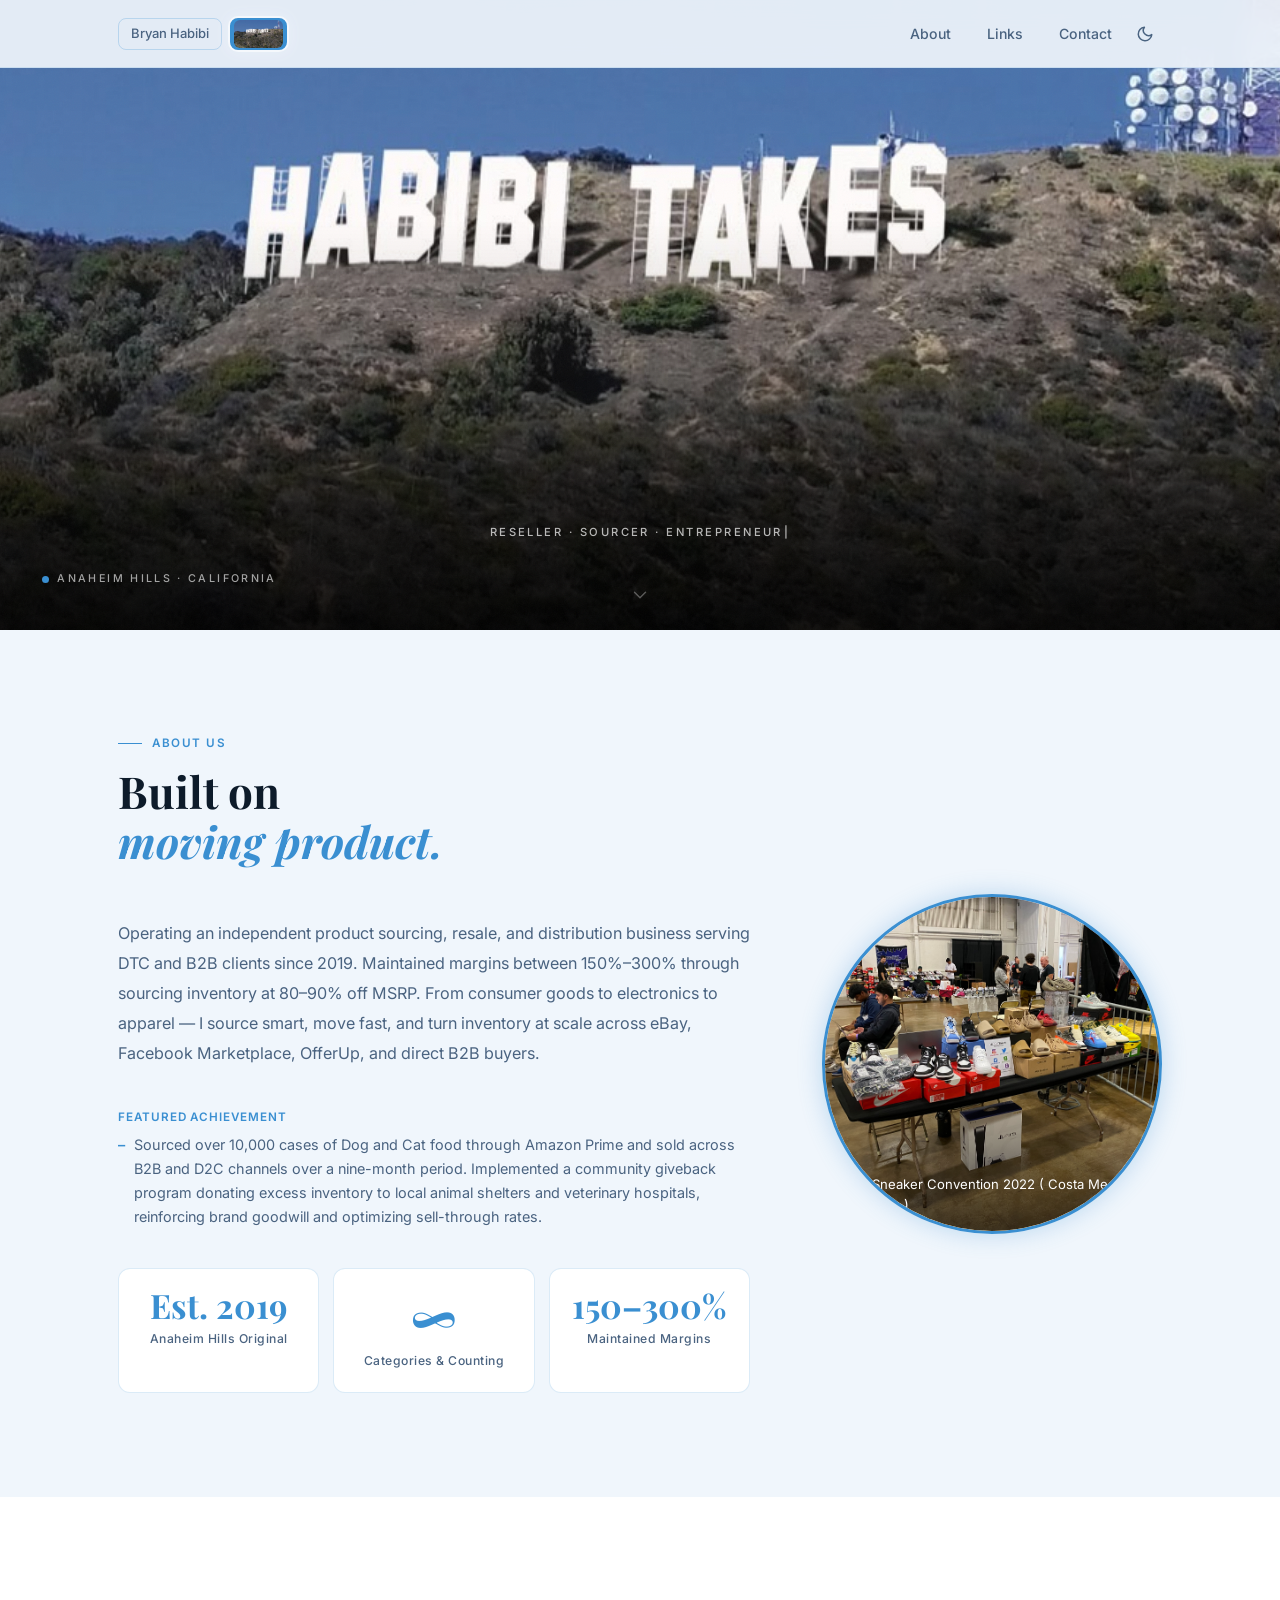
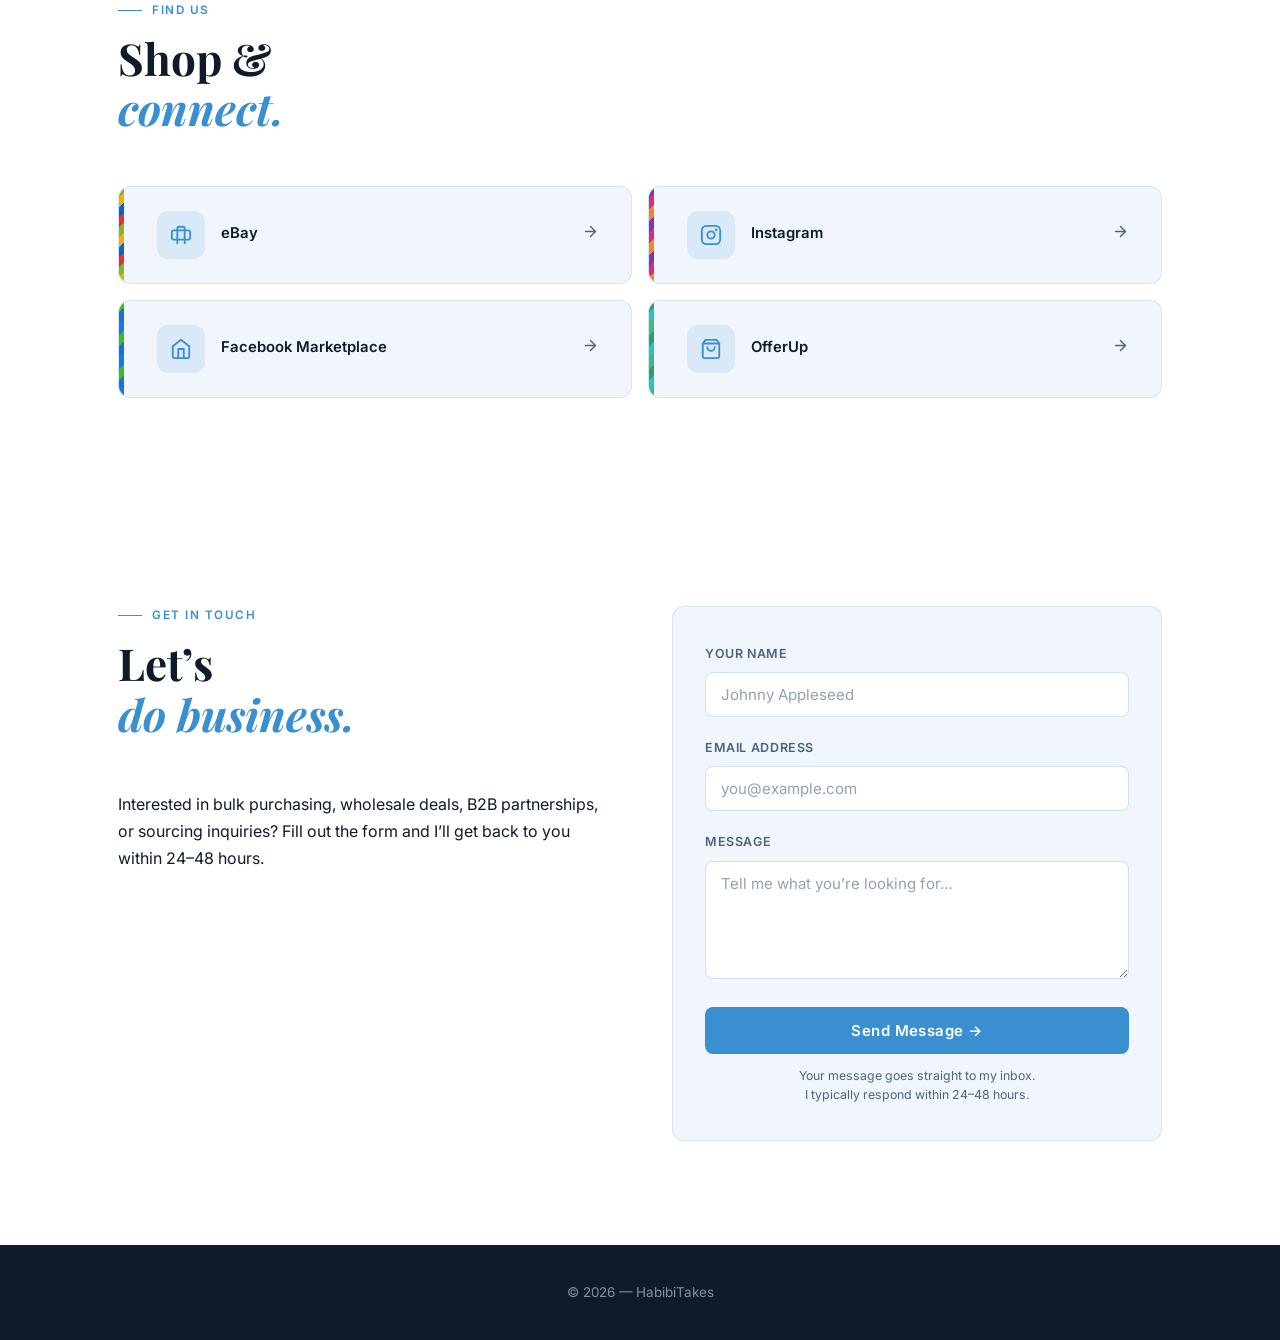
==== commit 29124d68: "content: update hero location, bio, stat cards, contact, meta tags; add featured achievement" ====
--- a/index.html
+++ b/index.html
@@ -14,15 +14,15 @@
   <link rel="stylesheet" href="styles.css" />
   <link rel="icon" type="image/png" href="assets/HT_THUMB.png" />
   <link rel="apple-touch-icon" href="assets/HT_THUMB.png" />
-  <meta name="description" content="HabibiTakes — Southern California resale and distribution. Bulk product acquisition and multi-channel liquidation across eBay, Facebook Marketplace, OfferUp, and B2B." />
+  <meta name="description" content="HabibiTakes — Anaheim Hills, CA resale and distribution. Independent sourcing, bulk acquisition and multi-channel sales across eBay, Facebook Marketplace, OfferUp, and B2B since 2019. Margins 150–300%." />
   <meta property="og:title" content="HabibiTakes" />
-  <meta property="og:description" content="Southern California resale and distribution. Bulk acquisition and multi-channel liquidation across eBay, Facebook Marketplace, OfferUp, and B2B." />
+  <meta property="og:description" content="Anaheim Hills resale and distribution. Independent sourcing, bulk acquisition and multi-channel sales since 2019." />
   <meta property="og:image" content="https://habibitakes.com/assets/HT_THUMB.png" />
   <meta property="og:url" content="https://habibitakes.com" />
   <meta property="og:type" content="website" />
   <meta name="twitter:card" content="summary_large_image" />
   <meta name="twitter:title" content="HabibiTakes" />
-  <meta name="twitter:description" content="Southern California resale and distribution. Bulk acquisition and multi-channel liquidation." />
+  <meta name="twitter:description" content="Anaheim Hills resale and distribution. Sourcing and selling since 2019." />
   <meta name="twitter:image" content="https://habibitakes.com/assets/HT_THUMB.png" />
   <link rel="canonical" href="https://habibitakes.com" />
   <script>
@@ -98,7 +98,7 @@
     <!-- Location badge — bottom left -->
     <div class="ht-hero-badge">
       <span class="ht-hero-loc-dot"></span>
-      <span class="ht-hero-loc-text">Orange County &middot; California</span>
+      <span class="ht-hero-loc-text">Anaheim Hills &middot; California</span>
     </div>
 
     <!-- Scroll hint — bottom center -->
@@ -122,24 +122,28 @@
           <p class="section-label fade-in">About Us</p>
           <h2 class="section-title fade-in d1">Built on<br/><em>moving product.</em></h2>
           <p class="about-bio fade-in d2">
-            <strong>HabibiTakes</strong> is a Southern California&ndash;based resale and
-            distribution operation founded in 2019. Specializing in bulk product acquisition
-            and multi-channel liquidation, I move product through
-            eBay, Facebook Marketplace, OfferUp, and direct B2B buyers. From consumer goods to
-            electronics to apparel &mdash; I source smart, move fast, and turn inventory at scale.
+            Operating an independent product sourcing, resale, and distribution business
+            serving DTC and B2B clients since 2019. Maintained margins between 150%&ndash;300%
+            through sourcing inventory at 80&ndash;90% off MSRP. From consumer goods to
+            electronics to apparel &mdash; I source smart, move fast, and turn inventory at
+            scale across eBay, Facebook Marketplace, OfferUp, and direct B2B buyers.
           </p>
+          <div class="tl-date fade-in d2">Featured Achievement</div>
+          <ul class="tl-bullets fade-in d2" style="margin-bottom: 40px;">
+            <li>Sourced over 10,000 cases of Dog and Cat food through Amazon Prime and sold across B2B and D2C channels over a nine-month period. Implemented a community giveback program donating excess inventory to local animal shelters and veterinary hospitals, reinforcing brand goodwill and optimizing sell-through rates.</li>
+          </ul>
           <div class="stats">
             <div class="stat-card fade-in d2">
               <div class="stat-num">Est. 2019</div>
-              <div class="stat-lbl">Orange County Original</div>
+              <div class="stat-lbl">Anaheim Hills Original</div>
             </div>
             <div class="stat-card fade-in d3">
               <div class="stat-num" id="stat-inf" style="font-size: 3.5rem; line-height: 1;">∞</div>
               <div class="stat-lbl">Categories &amp; Counting</div>
             </div>
             <div class="stat-card fade-in d4">
-              <div class="stat-num">30-90 Days</div>
-              <div class="stat-lbl">Avg. Inventory Turnover</div>
+              <div class="stat-num">150&ndash;300%</div>
+              <div class="stat-lbl">Maintained Margins</div>
             </div>
           </div>
         </div>
@@ -255,8 +259,8 @@
           <p class="section-label fade-in">Get In Touch</p>
           <h2 class="section-title fade-in d1">Let&rsquo;s<br/><em>do business.</em></h2>
           <p class="fade-in d2">
-            Interested in bulk purchasing, wholesale deals, or a B2B partnership?
-            Fill out the form and I&rsquo;ll get back to you within 24&ndash;48 hours.
+            Interested in bulk purchasing, wholesale deals, B2B partnerships, or sourcing
+            inquiries? Fill out the form and I&rsquo;ll get back to you within 24&ndash;48 hours.
           </p>
         </div>
 
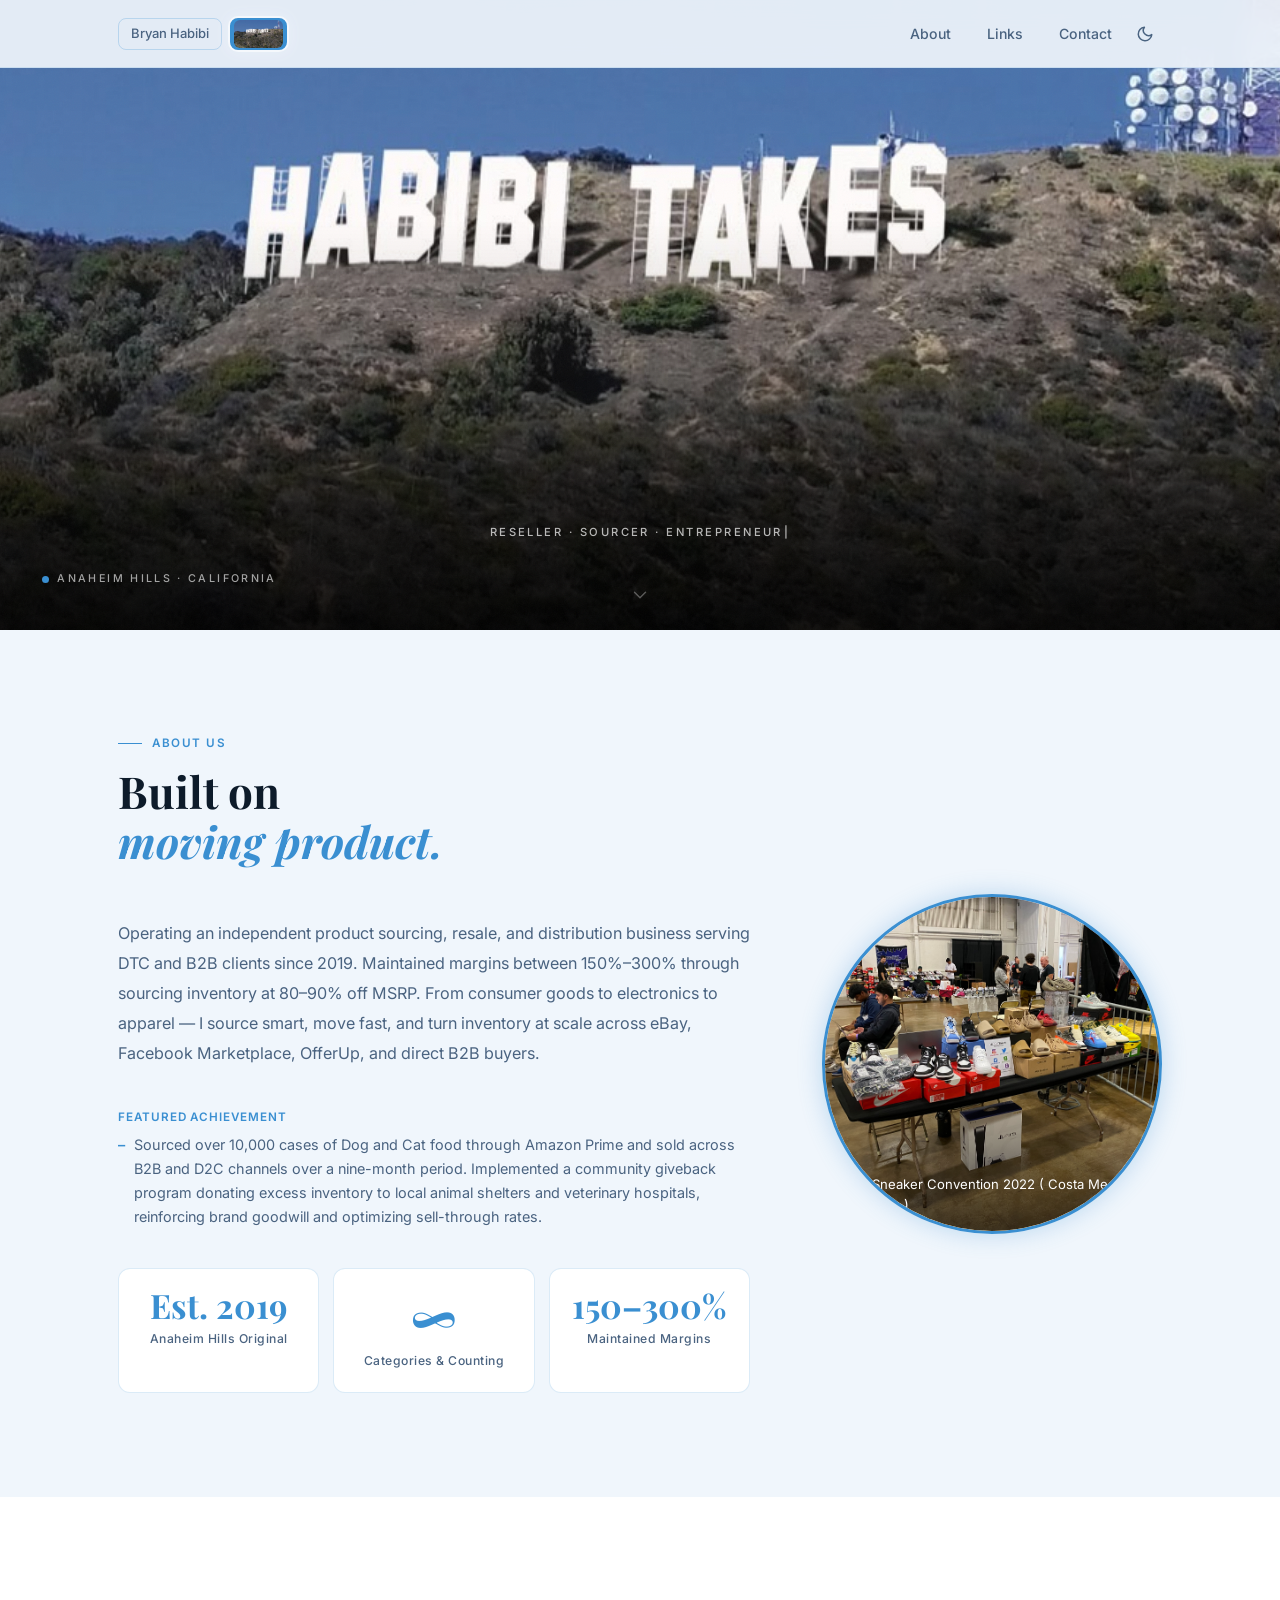
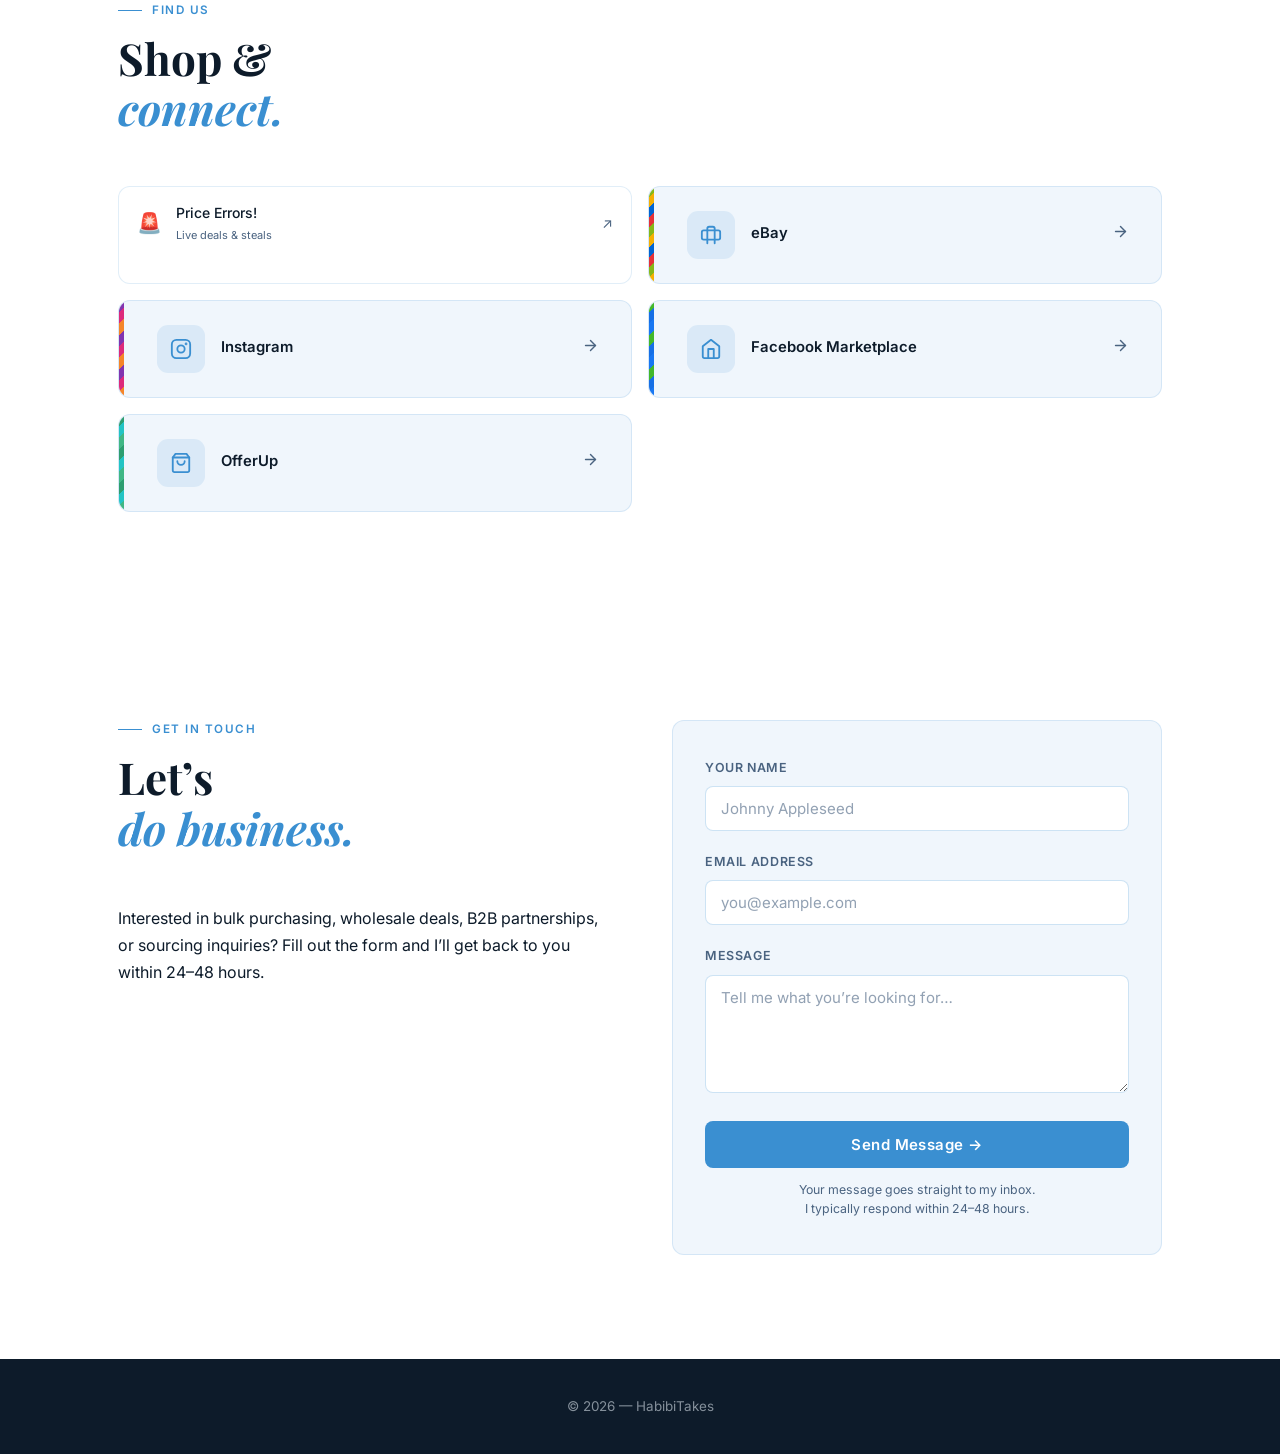
==== commit 0db23321: "add Price Errors! link card (barber-pole hover) as first card in links grid" ====
--- a/index.html
+++ b/index.html
@@ -169,6 +169,19 @@
 
       <div class="ht-links-grid">
 
+        <!-- Price Errors! -->
+        <a href="https://whop.com/bandarsbounties?a=habibitakes" target="_blank" rel="noopener noreferrer" class="price-errors-card fade-in" aria-label="Visit Price Errors — live deals and steals (opens in new tab)" data-track="link-price-errors">
+          <div class="pe-barber-bg" aria-hidden="true"></div>
+          <div class="pe-content">
+            <div class="pe-icon" aria-hidden="true">🚨</div>
+            <div class="pe-text">
+              <div class="pe-title">Price Errors!</div>
+              <div class="pe-desc">Live deals &amp; steals</div>
+            </div>
+            <div class="pe-arrow" aria-hidden="true">↗</div>
+          </div>
+        </a>
+
         <!-- eBay -->
         <a href="https://www.ebay.com/usr/habibitakes2" target="_blank" rel="noopener noreferrer" class="link-card lc-ebay fade-in" aria-label="Visit HabibiTakes on eBay (opens in new tab)" data-track="link-ebay">
           <div class="lc-icon">
--- a/styles.css
+++ b/styles.css
@@ -941,3 +941,130 @@
   margin: 0;
   width: 100%;
 }
+
+/* ── Price Errors! link card ─────────────────────────────────── */
+.price-errors-card {
+  position: relative;
+  overflow: hidden;
+  border-radius: 12px;
+  border: 0.5px solid var(--ht-border);
+  background: var(--ht-surface);
+  display: block;
+  text-decoration: none;
+  cursor: pointer;
+  transition: border-color 0.3s ease;
+}
+
+/* Barber pole background — hidden at rest */
+.pe-barber-bg {
+  position: absolute;
+  inset: -4px;
+  background: repeating-linear-gradient(
+    -45deg,
+    #ff4444 0px,
+    #ff4444 12px,
+    #ff9900 12px,
+    #ff9900 24px,
+    #ffdd00 24px,
+    #ffdd00 36px,
+    #44cc44 36px,
+    #44cc44 48px,
+    #4499ff 48px,
+    #4499ff 60px,
+    #aa44ff 60px,
+    #aa44ff 72px
+  );
+  background-size: 102px 102px;
+  opacity: 0;
+  filter: blur(8px);
+  transition: opacity 0.4s ease, filter 0.4s ease;
+  animation: none;
+  z-index: 0;
+}
+
+/* Animate the barber pole stripes on hover */
+@keyframes barberPole {
+  from { background-position: 0 0; }
+  to   { background-position: 102px 102px; }
+}
+
+.price-errors-card:hover .pe-barber-bg,
+.price-errors-card:focus-visible .pe-barber-bg {
+  opacity: 1;
+  filter: blur(12px);
+  animation: barberPole 1.2s linear infinite;
+}
+
+/* Dark overlay so text stays readable */
+.pe-content {
+  position: relative;
+  z-index: 1;
+  display: flex;
+  align-items: center;
+  gap: 14px;
+  padding: 14px 18px;
+  background: transparent;
+  transition: background 0.3s ease;
+}
+
+.price-errors-card:hover .pe-content {
+  background: rgba(0, 0, 0, 0.38);
+  border-radius: 11px;
+}
+
+body.ht-page.dark .price-errors-card:hover .pe-content {
+  background: rgba(0, 0, 0, 0.55);
+}
+
+.pe-icon {
+  font-size: 20px;
+  flex-shrink: 0;
+}
+
+.pe-text {
+  display: flex;
+  flex-direction: column;
+  flex: 1;
+}
+
+.pe-title {
+  font-size: 14px;
+  font-weight: 500;
+  color: var(--ht-text);
+  transition: color 0.3s ease;
+}
+
+.pe-desc {
+  font-size: 11px;
+  color: var(--ht-text-muted);
+  margin-top: 1px;
+  transition: color 0.3s ease;
+}
+
+.pe-arrow {
+  font-size: 14px;
+  color: var(--ht-text-muted);
+  transition: color 0.3s ease, transform 0.3s ease;
+}
+
+/* On hover — text turns white over the gradient */
+.price-errors-card:hover .pe-title,
+.price-errors-card:hover .pe-desc,
+.price-errors-card:hover .pe-arrow {
+  color: #ffffff;
+}
+
+.price-errors-card:hover .pe-arrow {
+  transform: translate(2px, -2px);
+}
+
+/* Respect reduced motion */
+@media (prefers-reduced-motion: reduce) {
+  .pe-barber-bg {
+    animation: none !important;
+  }
+  .price-errors-card:hover .pe-barber-bg {
+    opacity: 0.6;
+    filter: blur(10px);
+  }
+}
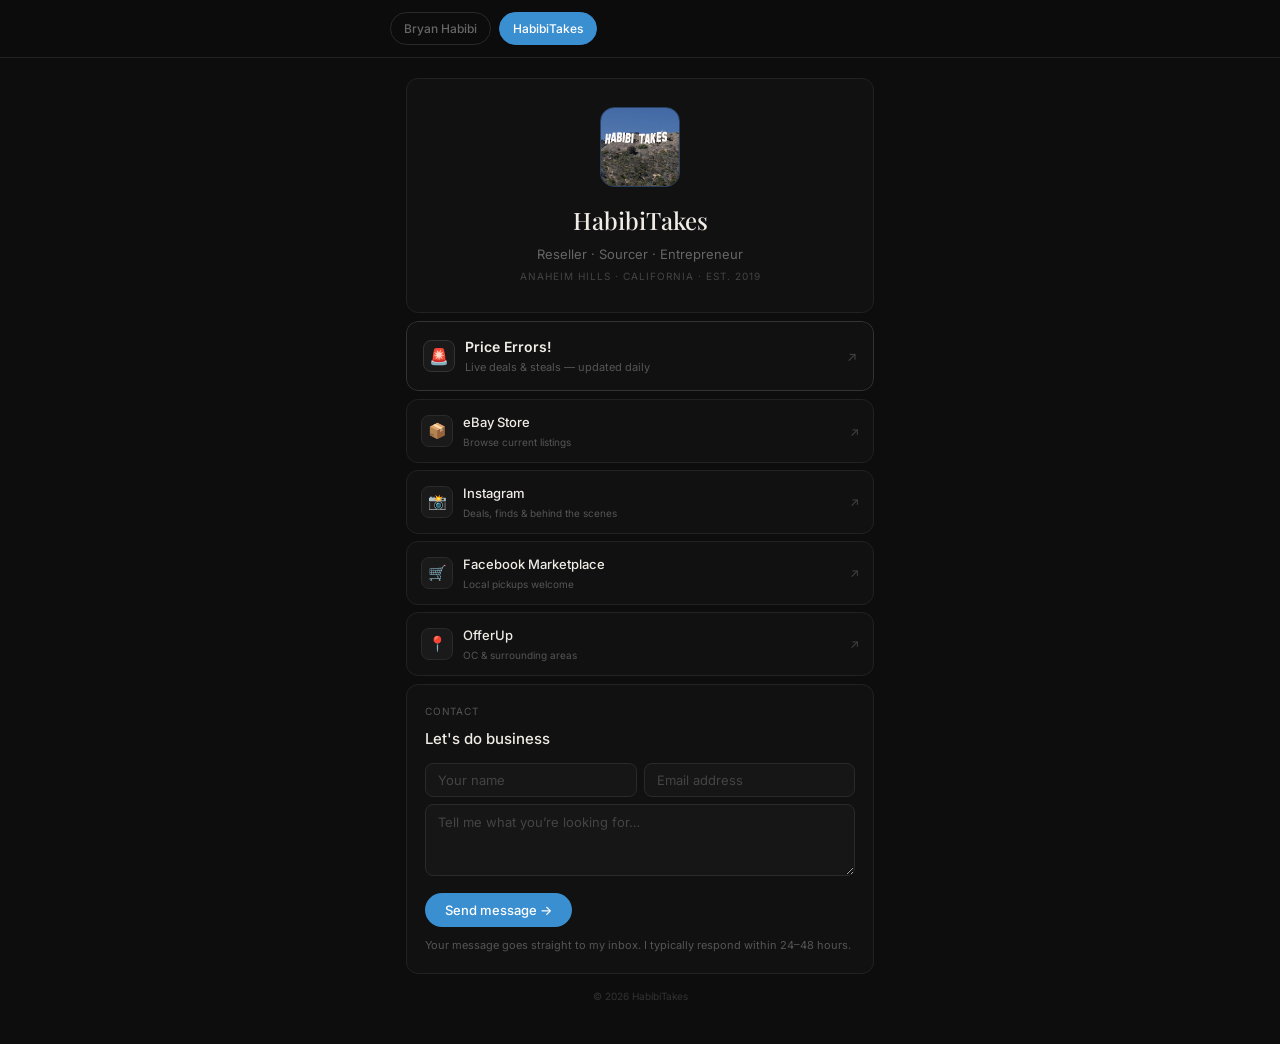
==== commit c20de7fe: "rebuild: minimal dark-only link hub — self-contained, drops light mode/toggle/slideshow/stats/about;" ====
--- a/index.html
+++ b/index.html
@@ -10,8 +10,6 @@
   <link rel="preconnect" href="https://fonts.gstatic.com" crossorigin />
   <link rel="preload" href="https://fonts.googleapis.com/css2?family=Playfair+Display:ital,wght@0,400;0,600;0,700;1,400&family=Inter:wght@300;400;500;600&display=swap" as="style" />
   <link href="https://fonts.googleapis.com/css2?family=Playfair+Display:ital,wght@0,400;0,600;0,700;1,400&family=Inter:wght@300;400;500;600&display=swap" rel="stylesheet" />
-  <link rel="preload" href="assets/habibitakes-hero.jpg" as="image" fetchpriority="high" />
-  <link rel="stylesheet" href="styles.css" />
   <link rel="icon" type="image/png" href="assets/HT_THUMB.png" />
   <link rel="apple-touch-icon" href="assets/HT_THUMB.png" />
   <meta name="description" content="HabibiTakes — Anaheim Hills, CA resale and distribution. Independent sourcing, bulk acquisition and multi-channel sales across eBay, Facebook Marketplace, OfferUp, and B2B since 2019. Margins 150–300%." />
@@ -32,8 +30,394 @@
     window.SITE_COLOR = 0x3a8fd1;
   </script>
   <script defer src="analytics.js"></script>
+
+  <style>
+    /* ============================================================
+       HabibiTakes — minimal dark-only link hub
+       ============================================================ */
+    :root {
+      --bg:            #0d0d0d;
+      --card:          #111111;
+      --surface2:      #161616;
+      --text:          #f0ece6;
+      --muted:         #666666;
+      --faint:         #444444;
+      --border:        #222222;
+      --border-subtle: #2a2a2a;
+      --accent:        #3a8fd1;
+      --serif: 'Playfair Display', Georgia, serif;
+      --sans:  'Inter', system-ui, -apple-system, sans-serif;
+    }
+
+    * { box-sizing: border-box; margin: 0; padding: 0; }
+
+    html { scroll-behavior: smooth; }
+
+    body {
+      font-family: var(--sans);
+      background: var(--bg);
+      color: var(--text);
+      line-height: 1.6;
+      -webkit-font-smoothing: antialiased;
+      -moz-osx-font-smoothing: grayscale;
+      opacity: 0;
+      animation: pageIn 0.6s ease forwards;
+    }
+    @keyframes pageIn { to { opacity: 1; } }
+
+    a { color: inherit; text-decoration: none; }
+
+    /* ── Skip link ─────────────────────────────────────────────── */
+    .skip-link {
+      position: absolute;
+      left: -9999px;
+      top: 0;
+      background: var(--accent);
+      color: #fff;
+      padding: 10px 16px;
+      border-radius: 0 0 8px 0;
+      z-index: 100;
+      font-size: 13px;
+    }
+    .skip-link:focus { left: 0; }
+
+    /* ── Focus indicators (ADA) ────────────────────────────────── */
+    a:focus-visible,
+    button:focus-visible,
+    input:focus-visible,
+    textarea:focus-visible {
+      outline: 2px solid var(--accent);
+      outline-offset: 2px;
+    }
+
+    /* ── Navigation ────────────────────────────────────────────── */
+    #navbar {
+      position: sticky;
+      top: 0;
+      z-index: 50;
+      background: rgba(13, 13, 13, 0.92);
+      backdrop-filter: blur(12px);
+      -webkit-backdrop-filter: blur(12px);
+      border-bottom: 0.5px solid var(--border);
+      padding: 12px 16px;
+    }
+    .nav-inner {
+      max-width: 500px;
+      margin: 0 auto;
+      display: flex;
+      align-items: center;
+      justify-content: space-between;
+      gap: 12px;
+    }
+    .nav-switcher { display: flex; gap: 8px; }
+    .switcher-btn {
+      font-size: 12px;
+      font-weight: 500;
+      padding: 6px 13px;
+      border-radius: 999px;
+      border: 0.5px solid var(--border-subtle);
+      color: var(--muted);
+      white-space: nowrap;
+      transition: border-color 0.25s ease, color 0.25s ease, background 0.25s ease;
+    }
+    .switcher-btn:hover { border-color: var(--accent); color: var(--text); }
+    .switcher-btn.active {
+      background: var(--accent);
+      color: #fff;
+      border-color: var(--accent);
+    }
+
+    /* ── Layout shell ──────────────────────────────────────────── */
+    .wrap {
+      max-width: 500px;
+      margin: 0 auto;
+      padding: 20px 16px 40px;
+      display: flex;
+      flex-direction: column;
+      gap: 8px;
+    }
+
+    /* ── Card base ─────────────────────────────────────────────── */
+    .card {
+      border: 0.5px solid var(--border);
+      border-radius: 12px;
+      background: var(--card);
+    }
+
+    /* ── Hero ──────────────────────────────────────────────────── */
+    .hero {
+      padding: 28px;
+      text-align: center;
+    }
+    .hero-logo {
+      width: 80px;
+      height: 80px;
+      border-radius: 14px;
+      border: 0.5px solid #2a4060;
+      object-fit: cover;
+      display: block;
+      margin: 0 auto 14px;
+    }
+    .hero-name {
+      font-family: var(--serif);
+      font-size: 24px;
+      font-weight: 500;
+      color: var(--text);
+      margin-bottom: 4px;
+    }
+    .hero-sub {
+      font-size: 13px;
+      color: var(--muted);
+      margin-bottom: 4px;
+    }
+    .hero-loc {
+      font-size: 10px;
+      color: var(--faint);
+      text-transform: uppercase;
+      letter-spacing: 0.1em;
+    }
+
+    /* ── Price Errors button ───────────────────────────────────── */
+    .price-errors-card {
+      position: relative;
+      border-radius: 12px;
+      overflow: hidden;
+      display: block;
+    }
+    .pe-barber-bg {
+      position: absolute;
+      inset: 0;
+      background: repeating-linear-gradient(
+        -45deg,
+        #ff4444 0px, #ff4444 10px,
+        #ff9500 10px, #ff9500 20px,
+        #ffcc00 20px, #ffcc00 30px,
+        #34c759 30px, #34c759 40px,
+        #007aff 40px, #007aff 50px,
+        #af52de 50px, #af52de 60px
+      );
+      background-size: 84px 84px;
+      opacity: 0;
+      filter: blur(10px);
+      transition: opacity 0.4s ease;
+      animation: none;
+      z-index: 0;
+    }
+    @keyframes barberPole {
+      from { background-position: 0 0; }
+      to   { background-position: 60px 60px; }
+    }
+    .price-errors-card:hover .pe-barber-bg,
+    .price-errors-card:focus-visible .pe-barber-bg {
+      opacity: 1;
+      animation: barberPole 1s linear infinite;
+    }
+    .pe-content {
+      position: relative;
+      z-index: 1;
+      display: flex;
+      align-items: center;
+      justify-content: space-between;
+      gap: 10px;
+      padding: 14px 16px;
+      background: var(--card);
+      border: 0.5px solid #333;
+      border-radius: 12px;
+      transition: background 0.3s ease;
+    }
+    .price-errors-card:hover .pe-content { background: rgba(0, 0, 0, 0.5); }
+    .pe-left { display: flex; align-items: center; gap: 10px; }
+    .pe-icon {
+      width: 32px;
+      height: 32px;
+      border-radius: 8px;
+      background: #1a1a1a;
+      border: 0.5px solid #333;
+      display: flex;
+      align-items: center;
+      justify-content: center;
+      font-size: 16px;
+      flex-shrink: 0;
+    }
+    .pe-title {
+      font-size: 14px;
+      font-weight: 600;
+      color: var(--text);
+      transition: color 0.3s ease;
+    }
+    .pe-desc {
+      font-size: 11px;
+      color: #555;
+      transition: color 0.3s ease;
+    }
+    .pe-arrow {
+      font-size: 13px;
+      color: var(--faint);
+      transition: color 0.3s ease, transform 0.3s ease;
+    }
+    .price-errors-card:hover .pe-title { color: #fff; }
+    .price-errors-card:hover .pe-desc  { color: #aaa; }
+    .price-errors-card:hover .pe-arrow { transform: translate(2px, -2px); }
+
+    /* ── Link cards ────────────────────────────────────────────── */
+    .links {
+      display: flex;
+      flex-direction: column;
+      gap: 7px;
+    }
+    .link-card {
+      display: flex;
+      align-items: center;
+      justify-content: space-between;
+      gap: 10px;
+      padding: 12px 14px;
+      border: 0.5px solid var(--border);
+      border-radius: 12px;
+      background: var(--card);
+      transition: border-color 0.25s ease;
+    }
+    .lc-left { display: flex; align-items: center; gap: 10px; }
+    .lc-icon {
+      width: 32px;
+      height: 32px;
+      border-radius: 8px;
+      background: #1a1a1a;
+      border: 0.5px solid var(--border-subtle);
+      display: flex;
+      align-items: center;
+      justify-content: center;
+      font-size: 15px;
+      flex-shrink: 0;
+    }
+    .lc-name { font-size: 13px; font-weight: 500; color: var(--text); }
+    .lc-desc { font-size: 10px; color: #555; margin-top: 1px; }
+    .lc-arrow { font-size: 12px; color: var(--faint); flex-shrink: 0; }
+    .lc-ebay:hover     { border-color: #e53238; }
+    .lc-instagram:hover{ border-color: #c13584; }
+    .lc-facebook:hover { border-color: #1877f2; }
+    .lc-offerup:hover  { border-color: #3a8fd1; }
+
+    /* ── Contact form ──────────────────────────────────────────── */
+    .contact { padding: 18px; }
+    .contact-label {
+      font-size: 10px;
+      text-transform: uppercase;
+      letter-spacing: 0.08em;
+      color: #555;
+      margin-bottom: 8px;
+    }
+    .contact-title {
+      font-size: 15px;
+      font-weight: 500;
+      color: var(--text);
+      margin-bottom: 12px;
+    }
+    .form-grid {
+      display: grid;
+      grid-template-columns: 1fr 1fr;
+      gap: 7px;
+    }
+    #contact-form-ht input,
+    #contact-form-ht textarea {
+      width: 100%;
+      font-family: inherit;
+      font-size: 13px;
+      color: var(--text);
+      background: var(--surface2);
+      border: 0.5px solid var(--border-subtle);
+      border-radius: 8px;
+      padding: 0 12px;
+    }
+    #contact-form-ht input { height: 34px; }
+    #contact-form-ht textarea {
+      height: 72px;
+      padding: 9px 12px;
+      resize: vertical;
+      margin-top: 7px;
+      margin-bottom: 10px;
+    }
+    #contact-form-ht input::placeholder,
+    #contact-form-ht textarea::placeholder { color: var(--faint); }
+    #contact-form-ht input:focus,
+    #contact-form-ht textarea:focus {
+      outline: none;
+      border-color: var(--accent);
+    }
+    .submit-btn {
+      background: var(--accent);
+      color: #fff;
+      border: none;
+      border-radius: 20px;
+      padding: 9px 20px;
+      font-family: inherit;
+      font-size: 13px;
+      font-weight: 500;
+      cursor: pointer;
+      transition: background 0.2s ease;
+    }
+    .submit-btn:hover { background: #2a7abf; }
+    .submit-btn:disabled { opacity: 0.6; cursor: default; }
+    #form-error {
+      display: none;
+      color: #e05a5a;
+      font-size: 12px;
+      margin-top: 10px;
+    }
+    .form-note {
+      font-size: 11px;
+      color: #555;
+      margin-top: 10px;
+      line-height: 1.6;
+    }
+    #form-success {
+      display: none;
+      text-align: center;
+      padding: 10px 0;
+    }
+    #form-success svg { width: 40px; height: 40px; color: var(--accent); }
+    #form-success p {
+      font-family: var(--serif);
+      font-size: 1.05rem;
+      margin-top: 10px;
+      color: var(--text);
+    }
+    #form-success small { color: var(--muted); font-size: 0.8rem; }
+
+    /* ── Footer ────────────────────────────────────────────────── */
+    footer {
+      text-align: center;
+      padding-top: 6px;
+    }
+    footer p { font-size: 10px; color: #333; }
+
+    /* ── Fade-in on scroll / load ──────────────────────────────── */
+    .fade-in {
+      opacity: 0;
+      transform: translateY(14px);
+      transition: opacity 0.6s ease, transform 0.6s ease;
+    }
+    .fade-in.visible { opacity: 1; transform: none; }
+    .d1 { transition-delay: 0.06s; }
+    .d2 { transition-delay: 0.12s; }
+    .d3 { transition-delay: 0.18s; }
+    .d4 { transition-delay: 0.24s; }
+
+    /* ── Reduced motion ────────────────────────────────────────── */
+    @media (prefers-reduced-motion: reduce) {
+      html { scroll-behavior: auto; }
+      body { opacity: 1; animation: none; }
+      .fade-in { opacity: 1; transform: none; transition: none; }
+      .price-errors-card:hover .pe-barber-bg,
+      .price-errors-card:focus-visible .pe-barber-bg { animation: none; opacity: 1; }
+    }
+
+    /* ── Small screens ─────────────────────────────────────────── */
+    @media (max-width: 420px) {
+      .form-grid { grid-template-columns: 1fr; }
+    }
+  </style>
 </head>
-<body class="ht-page">
+<body>
 
   <a href="#main-content" class="skip-link">Skip to main content</a>
 
@@ -44,353 +428,149 @@
     <div class="nav-inner">
       <div class="nav-switcher">
         <a href="https://bryanhabibi.com" class="switcher-btn" aria-label="Go to Bryan Habibi site" data-track="nav-to-bryan">Bryan Habibi</a>
-        <a href="https://habibitakes.com" class="switcher-btn switcher-ht active" aria-label="Go to HabibiTakes site">
-          <img src="assets/habibitakes-button.jpg" alt="HabibiTakes logo" class="ht-btn-img" />
-        </a>
-      </div>
-
-      <div class="nav-right">
-        <ul class="nav-links" id="navLinks">
-          <li><a href="#about">About</a></li>
-          <li><a href="#links">Links</a></li>
-          <li><a href="#contact">Contact</a></li>
-        </ul>
-
-        <!-- Hamburger (mobile only) -->
-        <button type="button" class="nav-toggle" id="navToggle" aria-label="Toggle menu" aria-expanded="false" aria-controls="navLinks">
-          <span></span><span></span><span></span>
-        </button>
-
-        <!-- Dark / light mode toggle — sun / moon icons -->
-        <button type="button" class="theme-toggle" id="themeToggle" aria-label="Toggle dark mode">
-          <svg class="icon-sun" viewBox="0 0 24 24" fill="none" stroke="currentColor" stroke-width="2" stroke-linecap="round" stroke-linejoin="round">
-            <circle cx="12" cy="12" r="5"/>
-            <line x1="12" y1="1" x2="12" y2="3"/>
-            <line x1="12" y1="21" x2="12" y2="23"/>
-            <line x1="4.22" y1="4.22" x2="5.64" y2="5.64"/>
-            <line x1="18.36" y1="18.36" x2="19.78" y2="19.78"/>
-            <line x1="1" y1="12" x2="3" y2="12"/>
-            <line x1="21" y1="12" x2="23" y2="12"/>
-            <line x1="4.22" y1="19.78" x2="5.64" y2="18.36"/>
-            <line x1="18.36" y1="5.64" x2="19.78" y2="4.22"/>
-          </svg>
-          <svg class="icon-moon" viewBox="0 0 24 24" fill="none" stroke="currentColor" stroke-width="2" stroke-linecap="round" stroke-linejoin="round">
-            <path d="M21 12.79A9 9 0 1111.21 3 7 7 0 0021 12.79z"/>
-          </svg>
-        </button>
+        <a href="https://habibitakes.com" class="switcher-btn active" aria-label="HabibiTakes — current site" aria-current="page">HabibiTakes</a>
       </div>
     </div>
   </nav>
 
-
-  <!-- ============================================================
-       HERO — photo background with Ken Burns + overlay
-       Replace habibitakes-hero.jpg with your actual image file
-       ============================================================ -->
   <span id="main-content" tabindex="-1" aria-hidden="true" style="position:absolute;height:0;overflow:hidden"></span>
-  <section id="ht-hero">
-    <div class="ht-hero-img" role="img" aria-label="HabibiTakes sign on a California hillside"></div>
-    <div class="ht-hero-overlay"></div>
-
-    <!-- Typewriter tagline — center of hero, filled by JS -->
-    <p class="ht-hero-tagline" id="htHeroTagline" aria-label="Reseller · Sourcer · Entrepreneur"></p>
-
-    <!-- Location badge — bottom left -->
-    <div class="ht-hero-badge">
-      <span class="ht-hero-loc-dot"></span>
-      <span class="ht-hero-loc-text">Anaheim Hills &middot; California</span>
-    </div>
-
-    <!-- Scroll hint — bottom center -->
-    <div class="ht-scroll-hint" aria-hidden="true">
-      <svg viewBox="0 0 24 24" fill="none" stroke="currentColor" stroke-width="1.5" stroke-linecap="round" stroke-linejoin="round">
-        <polyline points="6 9 12 15 18 9"/>
-      </svg>
-    </div>
-  </section>
-
-
-  <!-- ============================================================
-       ABOUT
-       ============================================================ -->
-  <section id="about">
-    <div class="container">
-      <div class="about-grid">
-
-        <!-- Left: bio + stats -->
-        <div>
-          <p class="section-label fade-in">About Us</p>
-          <h2 class="section-title fade-in d1">Built on<br/><em>moving product.</em></h2>
-          <p class="about-bio fade-in d2">
-            Operating an independent product sourcing, resale, and distribution business
-            serving DTC and B2B clients since 2019. Maintained margins between 150%&ndash;300%
-            through sourcing inventory at 80&ndash;90% off MSRP. From consumer goods to
-            electronics to apparel &mdash; I source smart, move fast, and turn inventory at
-            scale across eBay, Facebook Marketplace, OfferUp, and direct B2B buyers.
-          </p>
-          <div class="tl-date fade-in d2">Featured Achievement</div>
-          <ul class="tl-bullets fade-in d2" style="margin-bottom: 40px;">
-            <li>Sourced over 10,000 cases of Dog and Cat food through Amazon Prime and sold across B2B and D2C channels over a nine-month period. Implemented a community giveback program donating excess inventory to local animal shelters and veterinary hospitals, reinforcing brand goodwill and optimizing sell-through rates.</li>
-          </ul>
-          <div class="stats">
-            <div class="stat-card fade-in d2">
-              <div class="stat-num">Est. 2019</div>
-              <div class="stat-lbl">Anaheim Hills Original</div>
-            </div>
-            <div class="stat-card fade-in d3">
-              <div class="stat-num" id="stat-inf" style="font-size: 3.5rem; line-height: 1;">∞</div>
-              <div class="stat-lbl">Categories &amp; Counting</div>
-            </div>
-            <div class="stat-card fade-in d4">
-              <div class="stat-num">150&ndash;300%</div>
-              <div class="stat-lbl">Maintained Margins</div>
-            </div>
+
+  <main class="wrap">
+
+    <!-- ============================================================
+         HERO
+         ============================================================ -->
+    <section class="card hero fade-in">
+      <img class="hero-logo" src="assets/habibitakes-button.jpg" alt="HabibiTakes logo" />
+      <h1 class="hero-name">HabibiTakes</h1>
+      <p class="hero-sub">Reseller · Sourcer · Entrepreneur</p>
+      <p class="hero-loc">Anaheim Hills · California · Est. 2019</p>
+    </section>
+
+    <!-- ============================================================
+         PRICE ERRORS
+         ============================================================ -->
+    <a href="https://whop.com/bandarsbounties?a=habibitakes" target="_blank" rel="noopener noreferrer" class="price-errors-card fade-in d1" aria-label="Price Errors — Live deals and steals" data-track="link-price-errors">
+      <div class="pe-barber-bg" aria-hidden="true"></div>
+      <div class="pe-content">
+        <div class="pe-left">
+          <div class="pe-icon" aria-hidden="true">🚨</div>
+          <div>
+            <div class="pe-title">Price Errors!</div>
+            <div class="pe-desc">Live deals &amp; steals — updated daily</div>
           </div>
         </div>
-
-        <!-- Right: circular slideshow (populated by JS from assets/ht-photo-N.png) -->
-        <div class="photo-wrap fade-in">
-          <div class="ht-circle-slideshow" id="htCircleSlideshow"
-               role="button" tabindex="0" title="Click to expand"></div>
-        </div>
-
+        <div class="pe-arrow" aria-hidden="true">↗</div>
       </div>
-    </div>
-  </section>
-
-
-  <!-- ============================================================
-       LINKS HUB — 4 platforms with brand hover glows
-       ============================================================ -->
-  <section id="links">
-    <div class="container">
-      <p class="section-label fade-in">Find Us</p>
-      <h2 class="section-title fade-in d1">Shop &amp;<br/><em>connect.</em></h2>
-
-      <div class="ht-links-grid">
-
-        <!-- Price Errors! -->
-        <a href="https://whop.com/bandarsbounties?a=habibitakes" target="_blank" rel="noopener noreferrer" class="price-errors-card fade-in" aria-label="Visit Price Errors — live deals and steals (opens in new tab)" data-track="link-price-errors">
-          <div class="pe-barber-bg" aria-hidden="true"></div>
-          <div class="pe-content">
-            <div class="pe-icon" aria-hidden="true">🚨</div>
-            <div class="pe-text">
-              <div class="pe-title">Price Errors!</div>
-              <div class="pe-desc">Live deals &amp; steals</div>
-            </div>
-            <div class="pe-arrow" aria-hidden="true">↗</div>
-          </div>
-        </a>
-
-        <!-- eBay -->
-        <a href="https://www.ebay.com/usr/habibitakes2" target="_blank" rel="noopener noreferrer" class="link-card lc-ebay fade-in" aria-label="Visit HabibiTakes on eBay (opens in new tab)" data-track="link-ebay">
-          <div class="lc-icon">
-            <svg viewBox="0 0 24 24" fill="none" stroke="currentColor" stroke-width="2" stroke-linecap="round" stroke-linejoin="round">
-              <path d="M20 7H4a2 2 0 00-2 2v6a2 2 0 002 2h16a2 2 0 002-2V9a2 2 0 00-2-2z"/>
-              <path d="M16 21V5a2 2 0 00-2-2h-4a2 2 0 00-2 2v16"/>
-            </svg>
-          </div>
-          <div class="lc-info">
-            <div class="lc-name">eBay</div>
-          </div>
-          <div class="lc-arrow">
-            <svg viewBox="0 0 24 24" fill="none" stroke="currentColor" stroke-width="2" stroke-linecap="round" stroke-linejoin="round">
-              <line x1="5" y1="12" x2="19" y2="12"/><polyline points="12 5 19 12 12 19"/>
-            </svg>
-          </div>
-        </a>
-
-        <!-- Instagram -->
-        <a href="https://www.instagram.com/habibitakes/" target="_blank" rel="noopener noreferrer" class="link-card lc-instagram fade-in d1" aria-label="Visit HabibiTakes on Instagram (opens in new tab)" data-track="link-instagram">
-          <div class="lc-icon">
-            <svg viewBox="0 0 24 24" fill="none" stroke="currentColor" stroke-width="2" stroke-linecap="round" stroke-linejoin="round">
-              <rect x="2" y="2" width="20" height="20" rx="5" ry="5"/>
-              <circle cx="12" cy="12" r="4"/>
-              <circle cx="17.5" cy="6.5" r=".5" fill="currentColor"/>
-            </svg>
-          </div>
-          <div class="lc-info">
-            <div class="lc-name">Instagram</div>
-          </div>
-          <div class="lc-arrow">
-            <svg viewBox="0 0 24 24" fill="none" stroke="currentColor" stroke-width="2" stroke-linecap="round" stroke-linejoin="round">
-              <line x1="5" y1="12" x2="19" y2="12"/><polyline points="12 5 19 12 12 19"/>
-            </svg>
-          </div>
-        </a>
-
-        <!-- Facebook Marketplace -->
-        <a href="https://www.facebook.com/marketplace/profile/100002579779773/" target="_blank" rel="noopener noreferrer" class="link-card lc-facebook fade-in d2" aria-label="Visit HabibiTakes on Facebook Marketplace (opens in new tab)" data-track="link-facebook">
-          <div class="lc-icon">
-            <svg viewBox="0 0 24 24" fill="none" stroke="currentColor" stroke-width="2" stroke-linecap="round" stroke-linejoin="round">
-              <path d="M3 9l9-7 9 7v11a2 2 0 01-2 2H5a2 2 0 01-2-2z"/>
-              <polyline points="9 22 9 12 15 12 15 22"/>
-            </svg>
-          </div>
-          <div class="lc-info">
-            <div class="lc-name">Facebook Marketplace</div>
-          </div>
-          <div class="lc-arrow">
-            <svg viewBox="0 0 24 24" fill="none" stroke="currentColor" stroke-width="2" stroke-linecap="round" stroke-linejoin="round">
-              <line x1="5" y1="12" x2="19" y2="12"/><polyline points="12 5 19 12 12 19"/>
-            </svg>
-          </div>
-        </a>
-
-        <!-- OfferUp -->
-        <a href="https://offerup.com/p/35720471" target="_blank" rel="noopener noreferrer" class="link-card lc-offerup fade-in d3" aria-label="Visit HabibiTakes on OfferUp (opens in new tab)" data-track="link-offerup">
-          <div class="lc-icon">
-            <svg viewBox="0 0 24 24" fill="none" stroke="currentColor" stroke-width="2" stroke-linecap="round" stroke-linejoin="round">
-              <path d="M6 2L3 6v14a2 2 0 002 2h14a2 2 0 002-2V6l-3-4z"/>
-              <line x1="3" y1="6" x2="21" y2="6"/>
-              <path d="M16 10a4 4 0 01-8 0"/>
-            </svg>
-          </div>
-          <div class="lc-info">
-            <div class="lc-name">OfferUp</div>
-          </div>
-          <div class="lc-arrow">
-            <svg viewBox="0 0 24 24" fill="none" stroke="currentColor" stroke-width="2" stroke-linecap="round" stroke-linejoin="round">
-              <line x1="5" y1="12" x2="19" y2="12"/><polyline points="12 5 19 12 12 19"/>
-            </svg>
-          </div>
-        </a>
-
-      </div>
-    </div>
-  </section>
-
-
-  <!-- ============================================================
-       CONTACT
-       ============================================================ -->
-  <section id="contact">
-    <div class="container">
-      <div class="contact-layout">
-
-        <div>
-          <p class="section-label fade-in">Get In Touch</p>
-          <h2 class="section-title fade-in d1">Let&rsquo;s<br/><em>do business.</em></h2>
-          <p class="fade-in d2">
-            Interested in bulk purchasing, wholesale deals, B2B partnerships, or sourcing
-            inquiries? Fill out the form and I&rsquo;ll get back to you within 24&ndash;48 hours.
-          </p>
-        </div>
-
-        <!-- Replace REPLACE_WITH_YOUR_ID with your Formspree form ID -->
-        <div class="contact-form fade-in d2">
-          <form id="contact-form-ht" novalidate>
-            <div class="form-row">
-              <label for="fname">Your Name</label>
-              <input type="text" id="fname" name="name" placeholder="Johnny Appleseed" required />
-            </div>
-            <div class="form-row">
-              <label for="femail">Email Address</label>
-              <input type="email" id="femail" name="email" placeholder="you@example.com" required />
-            </div>
-            <div class="form-row">
-              <label for="fmessage">Message</label>
-              <textarea id="fmessage" name="message" placeholder="Tell me what you&rsquo;re looking for…" required></textarea>
-            </div>
-            <button type="submit" class="submit-btn" data-fs-submit-btn>Send Message &rarr;</button>
-            <div id="form-error"></div>
-            <p class="form-note">Your message goes straight to my inbox.<br/>I typically respond within 24&ndash;48 hours.</p>
-            <!-- Honeypot — hidden from real users, bots auto-fill it -->
-            <div style="position:absolute;left:-9999px;height:0;overflow:hidden;" aria-hidden="true">
-              <label for="website">Leave this empty</label>
-              <input type="text" id="website" name="website" tabindex="-1" autocomplete="off" />
-            </div>
-            <input type="hidden" name="_timestamp" value="" />
-          </form>
-
-          <div id="form-success" data-fs-success>
-            <svg viewBox="0 0 24 24" fill="none" stroke="currentColor" stroke-width="2" stroke-linecap="round" stroke-linejoin="round">
-              <path d="M22 11.08V12a10 10 0 11-5.93-9.14"/>
-              <polyline points="22 4 12 14.01 9 11.01"/>
-            </svg>
-            <p>Thanks for reaching out!</p>
-            <small>I&rsquo;ll get back to you soon.</small>
+    </a>
+
+    <!-- ============================================================
+         LINK CARDS
+         ============================================================ -->
+    <div class="links">
+
+      <!-- eBay -->
+      <a href="https://www.ebay.com/usr/habibitakes2" target="_blank" rel="noopener noreferrer" class="link-card lc-ebay fade-in d1" aria-label="Visit HabibiTakes eBay Store (opens in new tab)" data-track="link-ebay">
+        <div class="lc-left">
+          <div class="lc-icon" aria-hidden="true">📦</div>
+          <div>
+            <div class="lc-name">eBay Store</div>
+            <div class="lc-desc">Browse current listings</div>
           </div>
         </div>
-
+        <span class="lc-arrow" aria-hidden="true">↗</span>
+      </a>
+
+      <!-- Instagram -->
+      <a href="https://www.instagram.com/habibitakes/" target="_blank" rel="noopener noreferrer" class="link-card lc-instagram fade-in d2" aria-label="Visit HabibiTakes on Instagram (opens in new tab)" data-track="link-instagram">
+        <div class="lc-left">
+          <div class="lc-icon" aria-hidden="true">📸</div>
+          <div>
+            <div class="lc-name">Instagram</div>
+            <div class="lc-desc">Deals, finds &amp; behind the scenes</div>
+          </div>
+        </div>
+        <span class="lc-arrow" aria-hidden="true">↗</span>
+      </a>
+
+      <!-- Facebook Marketplace -->
+      <a href="https://www.facebook.com/marketplace/profile/100002579779773/" target="_blank" rel="noopener noreferrer" class="link-card lc-facebook fade-in d3" aria-label="Visit HabibiTakes on Facebook Marketplace (opens in new tab)" data-track="link-facebook">
+        <div class="lc-left">
+          <div class="lc-icon" aria-hidden="true">🛒</div>
+          <div>
+            <div class="lc-name">Facebook Marketplace</div>
+            <div class="lc-desc">Local pickups welcome</div>
+          </div>
+        </div>
+        <span class="lc-arrow" aria-hidden="true">↗</span>
+      </a>
+
+      <!-- OfferUp -->
+      <a href="https://offerup.com/p/35720471" target="_blank" rel="noopener noreferrer" class="link-card lc-offerup fade-in d4" aria-label="Visit HabibiTakes on OfferUp (opens in new tab)" data-track="link-offerup">
+        <div class="lc-left">
+          <div class="lc-icon" aria-hidden="true">📍</div>
+          <div>
+            <div class="lc-name">OfferUp</div>
+            <div class="lc-desc">OC &amp; surrounding areas</div>
+          </div>
+        </div>
+        <span class="lc-arrow" aria-hidden="true">↗</span>
+      </a>
+
+    </div>
+
+    <!-- ============================================================
+         CONTACT
+         ============================================================ -->
+    <section id="contact" class="card contact fade-in">
+      <p class="contact-label">Contact</p>
+      <p class="contact-title">Let's do business</p>
+
+      <form id="contact-form-ht" novalidate>
+        <div class="form-grid">
+          <input type="text" id="fname" name="name" placeholder="Your name" aria-label="Your name" required />
+          <input type="email" id="femail" name="email" placeholder="Email address" aria-label="Email address" required />
+        </div>
+        <textarea id="fmessage" name="message" placeholder="Tell me what you&rsquo;re looking for…" aria-label="Message" required></textarea>
+        <button type="submit" class="submit-btn" data-fs-submit-btn>Send message &rarr;</button>
+        <div id="form-error"></div>
+        <p class="form-note">Your message goes straight to my inbox. I typically respond within 24&ndash;48 hours.</p>
+        <!-- Honeypot — hidden from real users, bots auto-fill it -->
+        <div style="position:absolute;left:-9999px;height:0;overflow:hidden;" aria-hidden="true">
+          <label for="website">Leave this empty</label>
+          <input type="text" id="website" name="website" tabindex="-1" autocomplete="off" />
+        </div>
+        <input type="hidden" name="_timestamp" value="" />
+      </form>
+
+      <div id="form-success" data-fs-success>
+        <svg viewBox="0 0 24 24" fill="none" stroke="currentColor" stroke-width="2" stroke-linecap="round" stroke-linejoin="round">
+          <path d="M22 11.08V12a10 10 0 11-5.93-9.14"/>
+          <polyline points="22 4 12 14.01 9 11.01"/>
+        </svg>
+        <p>Thanks for reaching out!</p>
+        <small>I&rsquo;ll get back to you soon.</small>
       </div>
-    </div>
-  </section>
-
-
-  <!-- ============================================================
-       FOOTER
-       ============================================================ -->
-  <footer>
-    <p>&copy; <span id="yr">2026</span> &mdash; HabibiTakes</p>
-  </footer>
+    </section>
+
+    <!-- ============================================================
+         FOOTER
+         ============================================================ -->
+    <footer>
+      <p>&copy; <span id="yr">2026</span> HabibiTakes</p>
+    </footer>
+
+  </main>
 
 
   <!-- ============================================================
        JAVASCRIPT
        ============================================================ -->
   <script>
-    /* ── Dark / Light mode — class toggled on <body> for ht-page ── */
-    (function () {
-      const saved       = localStorage.getItem('theme');
-      const prefersDark = window.matchMedia('(prefers-color-scheme: dark)').matches;
-      if (saved === 'dark' || (!saved && prefersDark)) document.body.classList.add('dark');
-    })();
-
-    const themeToggle = document.getElementById('themeToggle');
-    themeToggle.addEventListener('click', () => {
-      const isDark = document.body.classList.toggle('dark');
-      localStorage.setItem('theme', isDark ? 'dark' : 'light');
-      themeToggle.setAttribute('aria-label', isDark ? 'Switch to light mode' : 'Switch to dark mode');
-    });
-    window.matchMedia('(prefers-color-scheme: dark)').addEventListener('change', e => {
-      if (!localStorage.getItem('theme')) document.body.classList.toggle('dark', e.matches);
-    });
-
     /* ── Footer year ─────────────────────────────────────────────── */
     document.getElementById('yr').textContent = new Date().getFullYear();
 
-    /* ── Nav: scroll glass + active-link highlighting ────────────── */
-    const navbar     = document.getElementById('navbar');
-    const sections   = document.querySelectorAll('section[id]');
-    const navAnchors = document.querySelectorAll('.nav-links a');
-
-    function onScroll() {
-      navbar.classList.toggle('scrolled', window.scrollY > 60);
-      let current = '';
-      sections.forEach(sec => {
-        if (window.scrollY >= sec.offsetTop - 130) current = sec.id;
-      });
-      navAnchors.forEach(a =>
-        a.classList.toggle('active', a.getAttribute('href') === '#' + current)
-      );
-    }
-    window.addEventListener('scroll', onScroll, { passive: true });
-    onScroll();
-
-    /* ── Mobile hamburger ────────────────────────────────────────── */
-    const navToggle = document.getElementById('navToggle');
-    const navLinks  = document.getElementById('navLinks');
-    navToggle.addEventListener('click', () => {
-      const isOpen = navToggle.classList.toggle('open');
-      navLinks.classList.toggle('open', isOpen);
-      navToggle.setAttribute('aria-expanded', String(isOpen));
-    });
-    navAnchors.forEach(a => a.addEventListener('click', () => {
-      navToggle.classList.remove('open');
-      navLinks.classList.remove('open');
-      navToggle.setAttribute('aria-expanded', 'false');
-    }));
-    // Close on outside click
-    document.addEventListener('click', e => {
-      if (!navbar.contains(e.target) && navLinks.classList.contains('open')) {
-        navToggle.classList.remove('open');
-        navLinks.classList.remove('open');
-        navToggle.setAttribute('aria-expanded', 'false');
-      }
-    });
-
-    /* ── Intersection Observer: fade-in on scroll ────────────────── */
+    /* ── Fade-in on scroll / load ────────────────────────────────── */
     const io = new IntersectionObserver(
       entries => entries.forEach(e => {
         if (e.isIntersecting) { e.target.classList.add('visible'); io.unobserve(e.target); }
@@ -401,231 +581,7 @@
     fadeEls.forEach(el => io.observe(el));
     setTimeout(() => fadeEls.forEach(el => el.classList.add('visible')), 1500);
 
-    /* ── Circular slideshow with lightbox ────────────────────────── */
-    (function () {
-      const container = document.getElementById('htCircleSlideshow');
-      if (!container) return;
-
-      const slots   = new Array(10).fill(null);
-      let   pending = 10;
-
-      function tryBuild() {
-        if (--pending > 0) return;
-        // ── Captions — edit the text below to update each photo's caption ──
-        // Index 0 = ht-photo-1, index 1 = ht-photo-2, etc.
-        const slideshowCaptions = [
-          "First Sneaker Convention 2022 ( Costa Mesa , California )",   // ht-photo-1
-          "$400 tool bundle error for $100 x 64 units",                  // ht-photo-2
-          "GotSole 2023 ( Los Angeles, California )",                    // ht-photo-3
-          "Freebie Garage Sale 2023",                                    // ht-photo-4
-          "Yeezy Slides 2023",                                           // ht-photo-5
-          "Freebie Swap Meet 2023",                                      // ht-photo-6
-          "Dog Food Haul 2023",                                          // ht-photo-7
-          "Pokemon Center Celebrations ETB Haul 2021",                   // ht-photo-8
-          "PlayStation 4 Haul 2022",                                     // ht-photo-9
-          "PlayStation 5 Haul 2021",                                     // ht-photo-10
-          "Pokemon Prismatic Evolutions SPC Haul 2025",                  // ht-photo-11
-          "LABUBU Haul 2025",                                            // ht-photo-12
-          "Dog Food Haul",                                               // ht-photo-13
-        ];
-
-        /* Build slide elements — preserve original slot index for captions */
-        const loaded = slots.map((src, i) => src ? { src, idx: i } : null).filter(Boolean);
-        if (!loaded.length) return;
-
-        loaded.forEach(({ src, idx }, i) => {
-          const slide = document.createElement('div');
-          slide.className = 'ht-cs-slide' + (i === 0 ? ' active' : '');
-          const img = document.createElement('img');
-          img.src = src;
-          img.alt = 'HabibiTakes product photo ' + (idx + 1);
-          slide.appendChild(img);
-          const capText = slideshowCaptions[idx] || '';
-          if (capText) {
-            const cap = document.createElement('div');
-            cap.className = 'ht-cs-caption';
-            const capInner = document.createElement('p');
-            capInner.className = 'ht-cs-caption-text';
-            capInner.textContent = capText;
-            cap.appendChild(capInner);
-            slide.appendChild(cap);
-          }
-          container.appendChild(slide);
-        });
-
-        /* State */
-        const slides = container.querySelectorAll('.ht-cs-slide');
-        let cur = 0;
-        let lbOpen = false;
-        let advanceTimer = null;
-
-        /* Advance by dir (+1 forward, -1 back) */
-        function advanceSlide(dir) {
-          slides[cur].classList.remove('active');
-          cur = (cur + dir + slides.length) % slides.length;
-          slides[cur].classList.add('active');
-          if (lbOpen) syncLightbox();
-        }
-
-        /* Reset the 4-second auto-advance timer */
-        function scheduleAdvance() {
-          clearTimeout(advanceTimer);
-          if (slides.length > 1) {
-            advanceTimer = setTimeout(() => { advanceSlide(1); scheduleAdvance(); }, 4000);
-          }
-        }
-
-        /* Lightbox */
-        const lb = document.createElement('div');
-        lb.className = 'ht-lightbox';
-        lb.innerHTML =
-          '<button class="ht-lightbox-close" aria-label="Close">&times;<\/button>' +
-          '<button class="ht-lb-arrow ht-lb-prev" aria-label="Previous photo">&#8249;<\/button>' +
-          '<div class="ht-lb-content"><img alt="HabibiTakes"><p class="ht-lb-caption"><\/p><\/div>' +
-          '<button class="ht-lb-arrow ht-lb-next" aria-label="Next photo">&#8250;<\/button>';
-        document.body.appendChild(lb);
-
-        const lbImg     = lb.querySelector('.ht-lb-content img');
-        const lbCaption = lb.querySelector('.ht-lb-caption');
-        const lbClose   = lb.querySelector('.ht-lightbox-close');
-        const lbPrev    = lb.querySelector('.ht-lb-prev');
-        const lbNext    = lb.querySelector('.ht-lb-next');
-
-        function syncLightbox() {
-          const activeImg = slides[cur].querySelector('img');
-          const activeCap = slides[cur].querySelector('.ht-cs-caption-text');
-          if (activeImg) lbImg.src = activeImg.src;
-          lbCaption.textContent = activeCap ? activeCap.textContent : '';
-        }
-
-        const openLb = () => { lbOpen = true; syncLightbox(); lb.classList.add('open'); };
-        const closeLb = () => { lb.classList.remove('open'); lbOpen = false; };
-
-        container.addEventListener('click', openLb);
-        container.addEventListener('keydown', e => { if (e.key === 'Enter' || e.key === ' ') openLb(); });
-        lb.addEventListener('click', closeLb);
-        lb.querySelector('.ht-lb-content').addEventListener('click', e => e.stopPropagation());
-        lbClose.addEventListener('click', e => { e.stopPropagation(); closeLb(); });
-        lbPrev.addEventListener('click', e => { e.stopPropagation(); advanceSlide(-1); scheduleAdvance(); });
-        lbNext.addEventListener('click', e => { e.stopPropagation(); advanceSlide(1);  scheduleAdvance(); });
-        document.addEventListener('keydown', e => {
-          if (!lbOpen) return;
-          if (e.key === 'Escape')      closeLb();
-          else if (e.key === 'ArrowLeft')  { advanceSlide(-1); scheduleAdvance(); }
-          else if (e.key === 'ArrowRight') { advanceSlide(1);  scheduleAdvance(); }
-        });
-
-        /* Start auto-advance */
-        if (slides.length > 1) scheduleAdvance();
-      }
-
-      /* Preload images 1–20. Try .jpeg → .jpg → .JPG per slot; first hit wins. */
-      const MAX   = 20;
-      const EXTS  = ['.jpeg', '.jpg', '.JPG'];
-      pending = MAX;
-
-      function loadSlot(idx) {
-        const exts = [...EXTS];
-        function tryNext() {
-          if (!exts.length) { tryBuild(); return; }
-          const ext = exts.shift();
-          const img = new Image();
-          img.onload  = () => { slots[idx] = img.src; tryBuild(); };
-          img.onerror = tryNext;
-          img.src = 'assets/ht-photo-' + (idx + 1) + ext;
-        }
-        tryNext();
-      }
-      slots.length = MAX;
-      slots.fill(null);
-      for (let i = 0; i < MAX; i++) loadSlot(i);
-    })();
-
-    /* ── Scroll progress bar ─────────────────────────────────────── */
-    (function () {
-      const bar = document.createElement('div');
-      bar.id = 'scroll-progress';
-      document.body.prepend(bar);
-      window.addEventListener('scroll', () => {
-        const h = document.documentElement;
-        const pct = (window.scrollY / (h.scrollHeight - h.clientHeight)) * 100;
-        bar.style.width = Math.min(pct, 100) + '%';
-      }, { passive: true });
-    })();
-
-    /* ── Animated stat counter ──────────────────────────────────── */
-    (function () {
-      if (window.matchMedia('(prefers-reduced-motion: reduce)').matches) return;
-      document.querySelectorAll('.stat-num').forEach(el => {
-        const raw = el.textContent.trim();
-        const num = Number(raw);
-        if (!Number.isFinite(num) || raw !== String(num)) return;
-        el.textContent = '0';
-        const counterIo = new IntersectionObserver(entries => {
-          if (!entries[0].isIntersecting) return;
-          counterIo.disconnect();
-          const start = performance.now();
-          const dur = 1500;
-          (function tick(now) {
-            const p = Math.min((now - start) / dur, 1);
-            const eased = 1 - Math.pow(1 - p, 3);
-            el.textContent = Math.round(eased * num);
-            if (p < 1) requestAnimationFrame(tick);
-          })(start);
-        }, { threshold: 0.5 });
-        counterIo.observe(el.closest('.stat-card') || el);
-      });
-    })();
-
-
-    /* ── Cursor trail (pointer: fine devices only) ────────────── */
-    (function () {
-      if (!window.matchMedia('(pointer: fine)').matches) return;
-      if (window.matchMedia('(prefers-reduced-motion: reduce)').matches) return;
-      const DOTS = 8;
-      const trail = Array.from({ length: DOTS }, () => {
-        const d = document.createElement('div');
-        d.className = 'cursor-trail-dot';
-        document.body.appendChild(d);
-        return { el: d, x: -100, y: -100 };
-      });
-      let mx = -100, my = -100;
-      document.addEventListener('mousemove', e => { mx = e.clientX; my = e.clientY; });
-      (function tick() {
-        trail.forEach((dot, i) => {
-          const prev = i === 0 ? { x: mx, y: my } : trail[i - 1];
-          dot.x += (prev.x - dot.x) * 0.35;
-          dot.y += (prev.y - dot.y) * 0.35;
-          dot.el.style.transform = `translate(${dot.x}px,${dot.y}px)`;
-          dot.el.style.opacity = ((DOTS - i) / DOTS) * 0.6;
-        });
-        requestAnimationFrame(tick);
-      })();
-    })();
-
-    /* ── Typewriter effect ───────────────────────────────────────── */
-    (function () {
-      const reduced = window.matchMedia('(prefers-reduced-motion: reduce)').matches;
-      function typewrite(el, text, delay) {
-        if (reduced) { el.textContent = text; return; }
-        el.textContent = '';
-        el.classList.add('tw-typing');
-        let i = 0;
-        setTimeout(() => {
-          const iv = setInterval(() => {
-            el.textContent += text[i++];
-            if (i >= text.length) {
-              clearInterval(iv);
-              setTimeout(() => el.classList.remove('tw-typing'), 1000);
-            }
-          }, 45);
-        }, delay);
-      }
-      const tag = document.getElementById('htHeroTagline');
-      if (tag) typewrite(tag, 'Reseller · Sourcer · Entrepreneur', 1200);
-    })();
-
-    /* ── Page transition ─────────────────────────────────────────── */
+    /* ── Page transition on switcher click ───────────────────────── */
     document.querySelectorAll('.switcher-btn').forEach(btn => {
       btn.addEventListener('click', e => {
         const href = btn.getAttribute('href');
@@ -686,7 +642,7 @@
           ? 'Unable to send — please email contact@habibitakes.com directly.'
           : (err.message || 'Something went wrong. Please try again.');
         errEl.style.display = 'block';
-        btn.textContent     = 'Send Message →';
+        btn.textContent     = 'Send message →';
         btn.disabled        = false;
       }
     });
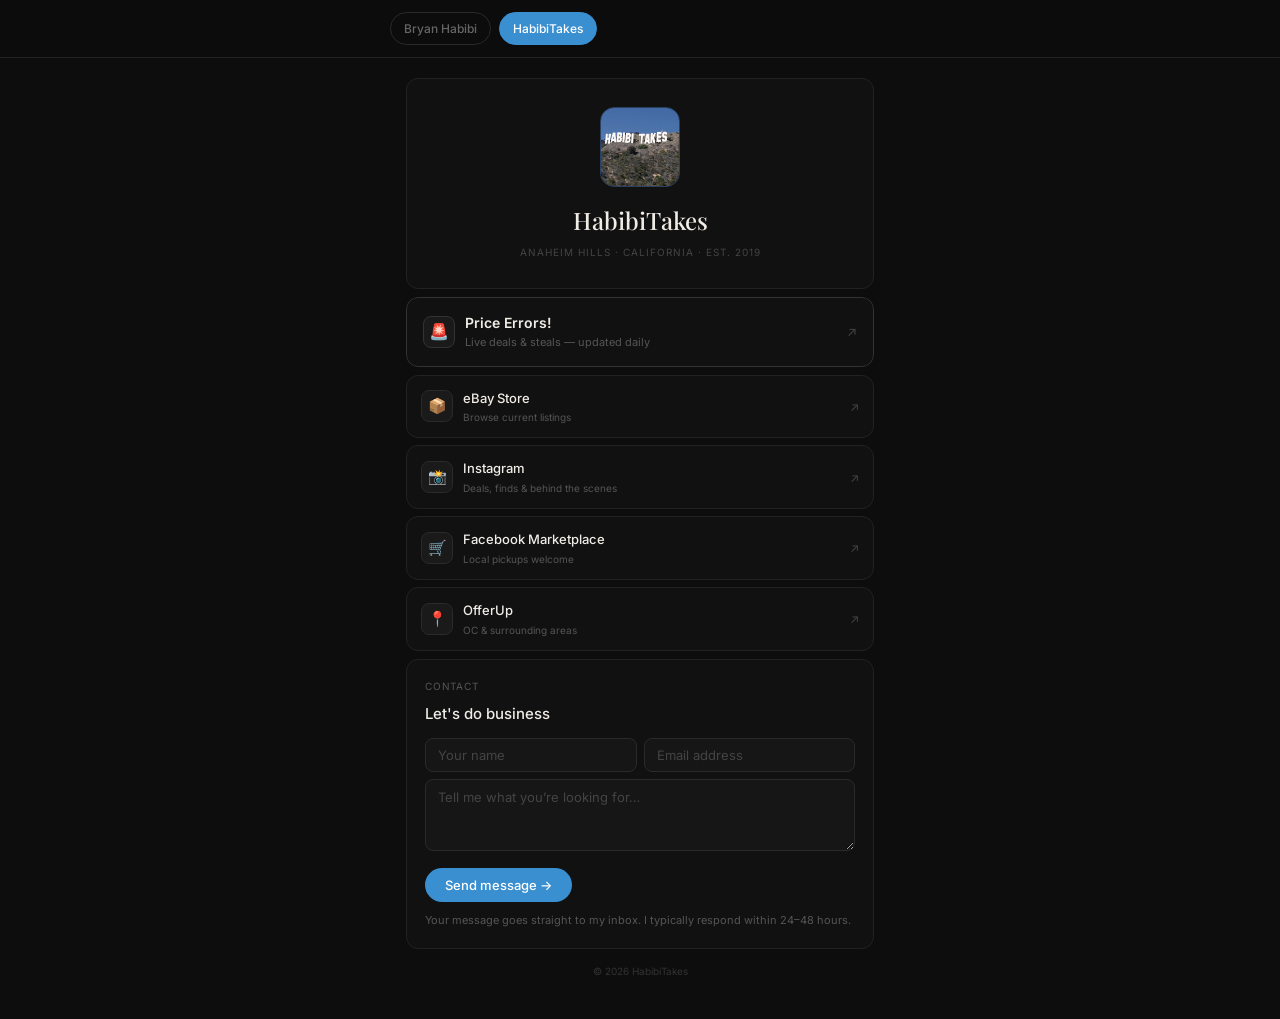
==== commit ff1c2128: "hero: remove 'Reseller · Sourcer · Entrepreneur' subtitle" ====
--- a/index.html
+++ b/index.html
@@ -1,5 +1,5 @@
 <!DOCTYPE html>
-<html lang="en">
+<html lang="en" class="dark">
 <head>
   <meta charset="UTF-8" />
   <meta name="viewport" content="width=device-width, initial-scale=1.0" />
@@ -443,7 +443,6 @@
     <section class="card hero fade-in">
       <img class="hero-logo" src="assets/habibitakes-button.jpg" alt="HabibiTakes logo" />
       <h1 class="hero-name">HabibiTakes</h1>
-      <p class="hero-sub">Reseller · Sourcer · Entrepreneur</p>
       <p class="hero-loc">Anaheim Hills · California · Est. 2019</p>
     </section>
 
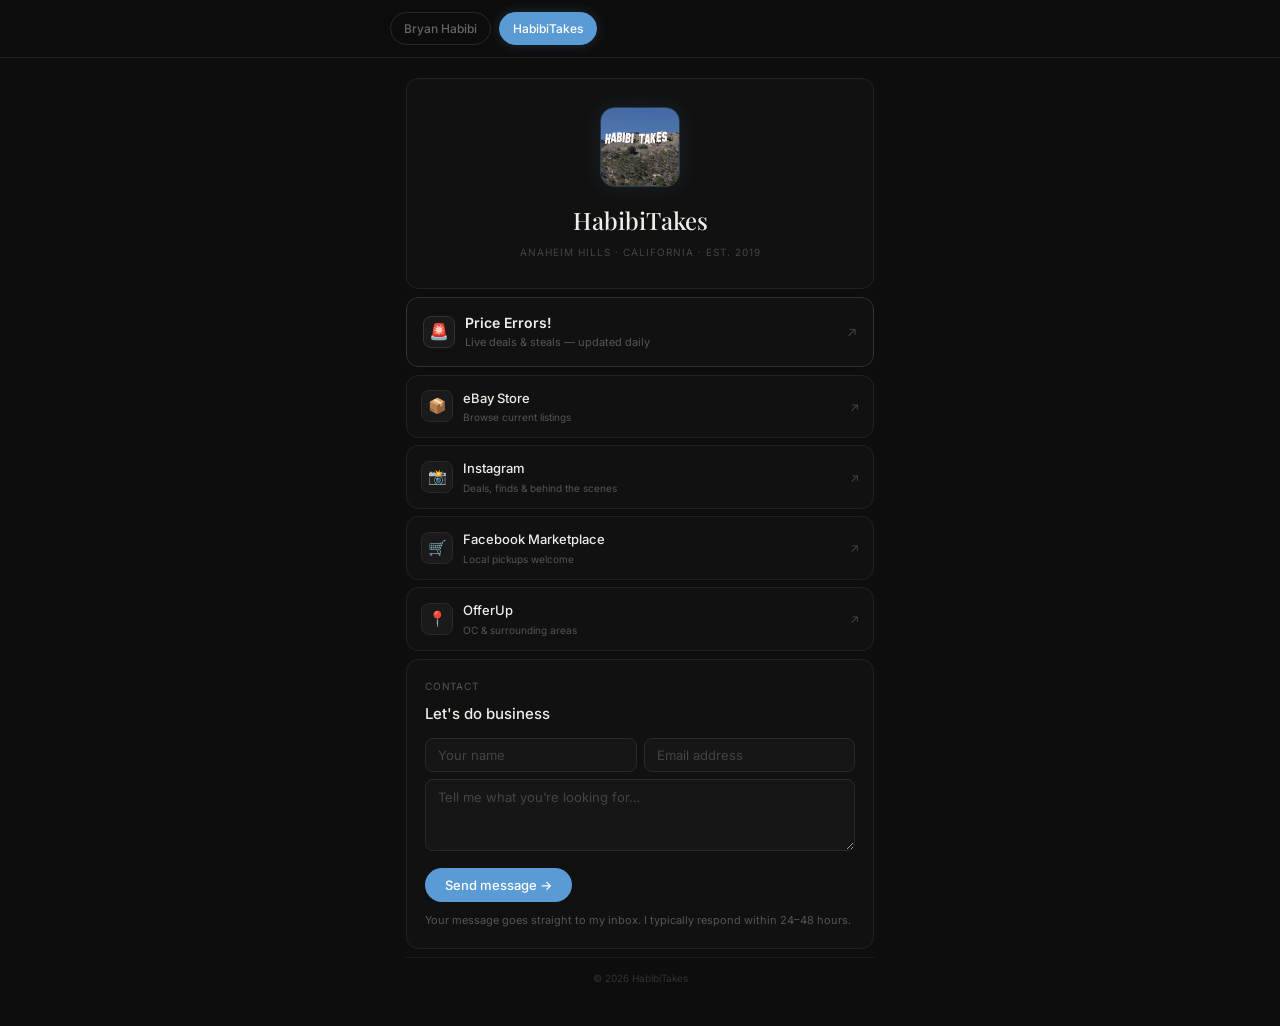
==== commit fdd6c235: "add subtle sky-blue (#5b9bd5) accents: nav pill, logo glow, unified card hover, form focus, submit, " ====
--- a/index.html
+++ b/index.html
@@ -122,9 +122,10 @@
     }
     .switcher-btn:hover { border-color: var(--accent); color: var(--text); }
     .switcher-btn.active {
-      background: var(--accent);
-      color: #fff;
-      border-color: var(--accent);
+      background: #5b9bd5;
+      color: #ffffff;
+      border-color: #5b9bd5;
+      box-shadow: 0 0 12px rgba(91, 155, 213, 0.25);
     }
 
     /* ── Layout shell ──────────────────────────────────────────── */
@@ -153,7 +154,8 @@
       width: 80px;
       height: 80px;
       border-radius: 14px;
-      border: 0.5px solid #2a4060;
+      border: 0.5px solid rgba(91, 155, 213, 0.3);
+      box-shadow: 0 0 20px rgba(91, 155, 213, 0.12);
       object-fit: cover;
       display: block;
       margin: 0 auto 14px;
@@ -274,7 +276,7 @@
       border: 0.5px solid var(--border);
       border-radius: 12px;
       background: var(--card);
-      transition: border-color 0.25s ease;
+      transition: border-color 0.2s ease, box-shadow 0.2s ease;
     }
     .lc-left { display: flex; align-items: center; gap: 10px; }
     .lc-icon {
@@ -291,11 +293,12 @@
     }
     .lc-name { font-size: 13px; font-weight: 500; color: var(--text); }
     .lc-desc { font-size: 10px; color: #555; margin-top: 1px; }
-    .lc-arrow { font-size: 12px; color: var(--faint); flex-shrink: 0; }
-    .lc-ebay:hover     { border-color: #e53238; }
-    .lc-instagram:hover{ border-color: #c13584; }
-    .lc-facebook:hover { border-color: #1877f2; }
-    .lc-offerup:hover  { border-color: #3a8fd1; }
+    .lc-arrow { font-size: 12px; color: var(--faint); flex-shrink: 0; transition: color 0.2s ease; }
+    .link-card:hover {
+      border-color: rgba(91, 155, 213, 0.5);
+      box-shadow: 0 0 16px rgba(91, 155, 213, 0.1);
+    }
+    .link-card:hover .lc-arrow { color: #5b9bd5; }
 
     /* ── Contact form ──────────────────────────────────────────── */
     .contact { padding: 18px; }
@@ -327,6 +330,7 @@
       border: 0.5px solid var(--border-subtle);
       border-radius: 8px;
       padding: 0 12px;
+      transition: border-color 0.2s ease, box-shadow 0.2s ease;
     }
     #contact-form-ht input { height: 34px; }
     #contact-form-ht textarea {
@@ -341,10 +345,11 @@
     #contact-form-ht input:focus,
     #contact-form-ht textarea:focus {
       outline: none;
-      border-color: var(--accent);
+      border-color: #5b9bd5;
+      box-shadow: 0 0 0 3px rgba(91, 155, 213, 0.1);
     }
     .submit-btn {
-      background: var(--accent);
+      background: #5b9bd5;
       color: #fff;
       border: none;
       border-radius: 20px;
@@ -355,7 +360,7 @@
       cursor: pointer;
       transition: background 0.2s ease;
     }
-    .submit-btn:hover { background: #2a7abf; }
+    .submit-btn:hover { background: #3a7fc1; }
     .submit-btn:disabled { opacity: 0.6; cursor: default; }
     #form-error {
       display: none;
@@ -386,7 +391,8 @@
     /* ── Footer ────────────────────────────────────────────────── */
     footer {
       text-align: center;
-      padding-top: 6px;
+      padding-top: 12px;
+      border-top: 0.5px solid rgba(91, 155, 213, 0.1);
     }
     footer p { font-size: 10px; color: #333; }
 
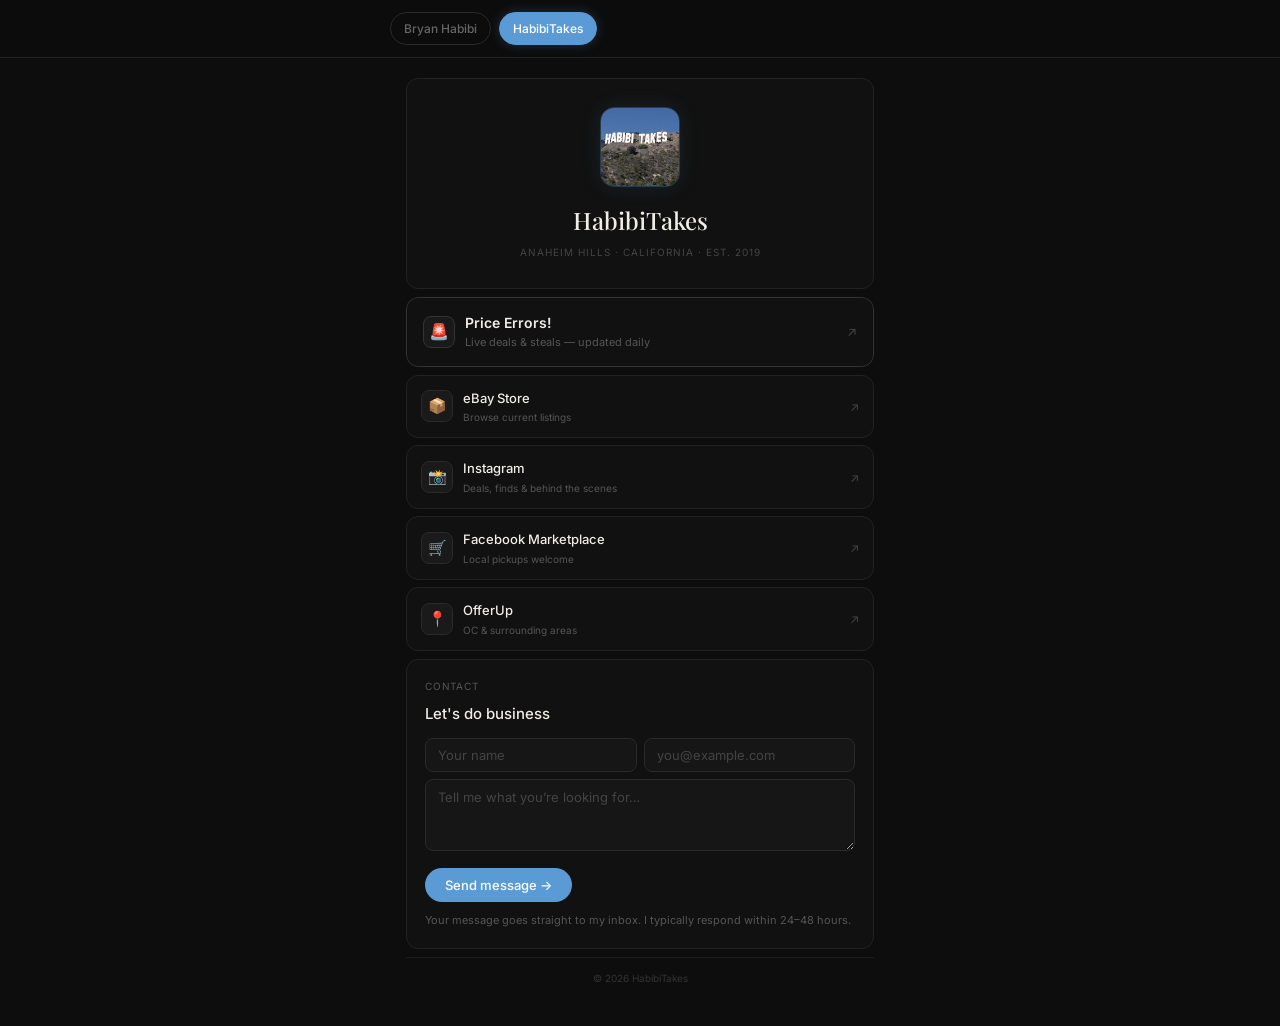
==== commit 77f11cf6: "contact: email placeholder shows you@example.com example" ====
--- a/index.html
+++ b/index.html
@@ -534,7 +534,7 @@
       <form id="contact-form-ht" novalidate>
         <div class="form-grid">
           <input type="text" id="fname" name="name" placeholder="Your name" aria-label="Your name" required />
-          <input type="email" id="femail" name="email" placeholder="Email address" aria-label="Email address" required />
+          <input type="email" id="femail" name="email" placeholder="you@example.com" aria-label="Email address" required />
         </div>
         <textarea id="fmessage" name="message" placeholder="Tell me what you&rsquo;re looking for…" aria-label="Message" required></textarea>
         <button type="submit" class="submit-btn" data-fs-submit-btn>Send message &rarr;</button>
